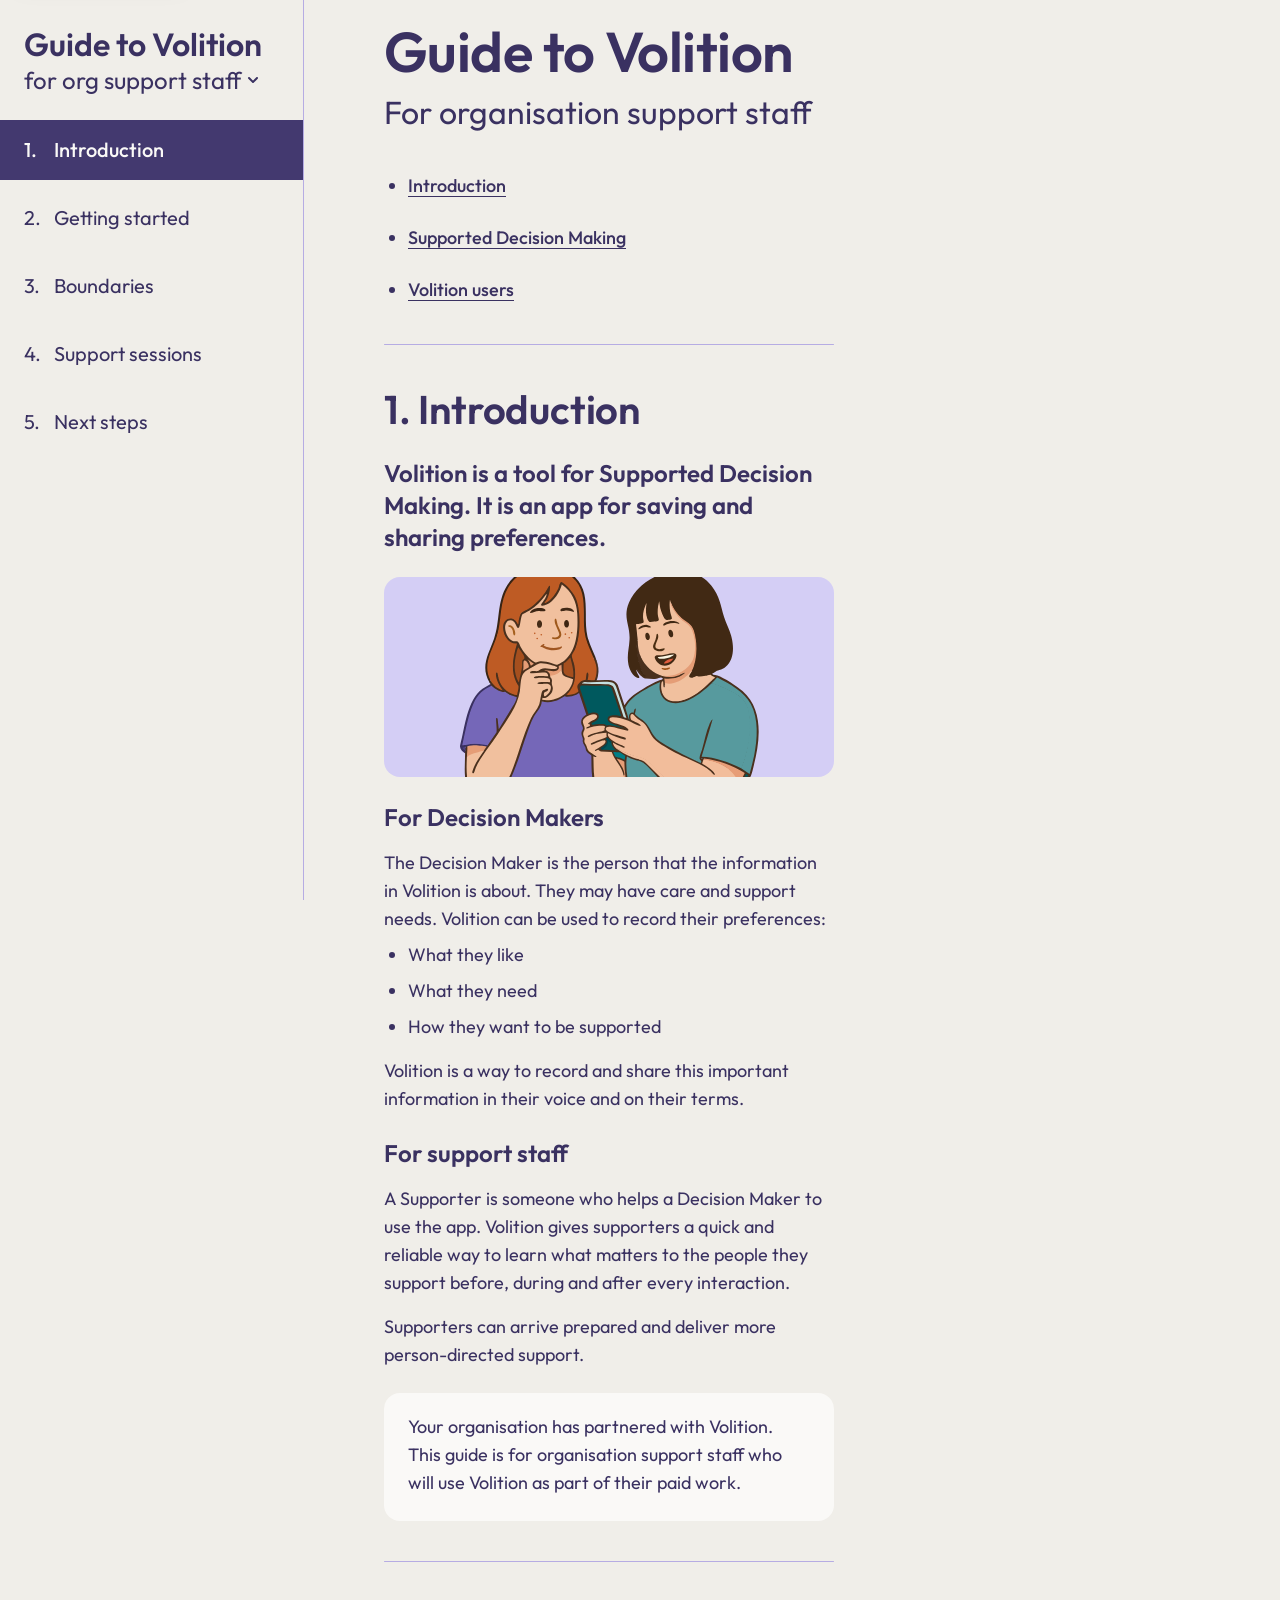
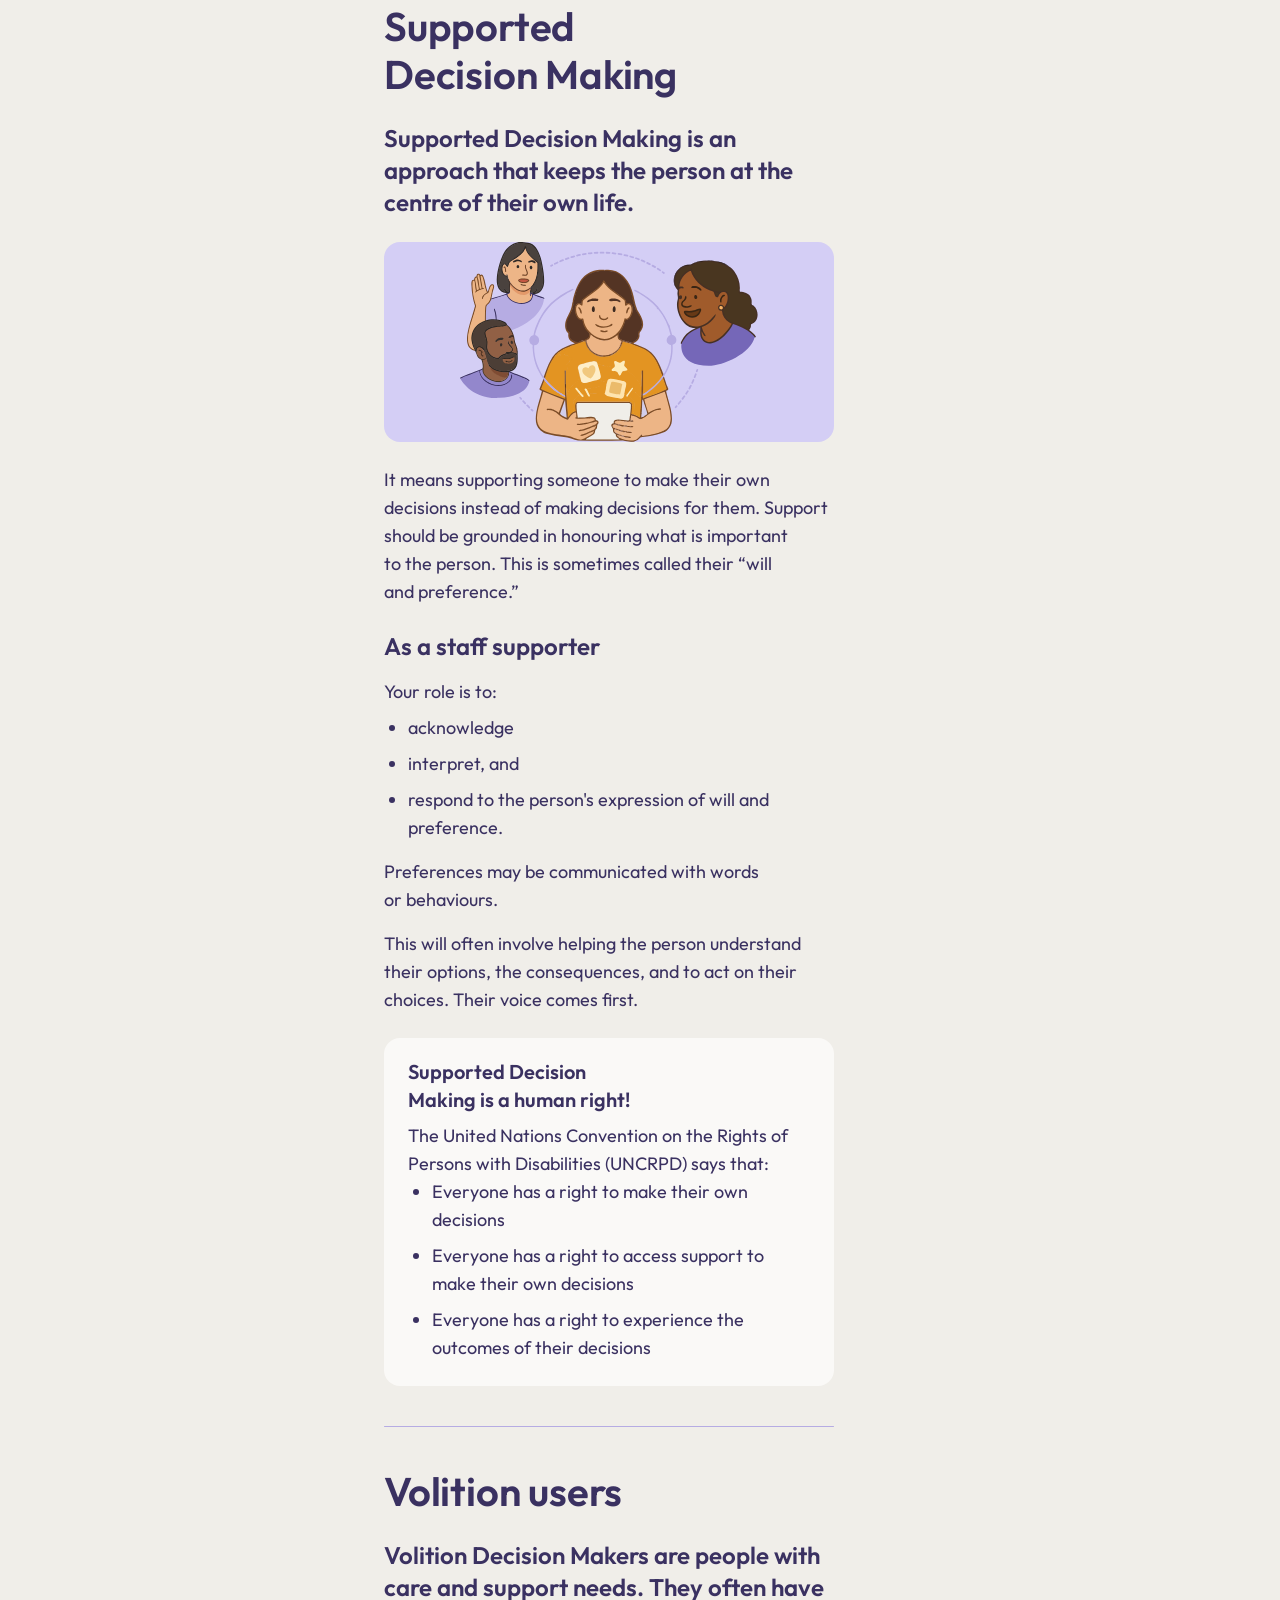
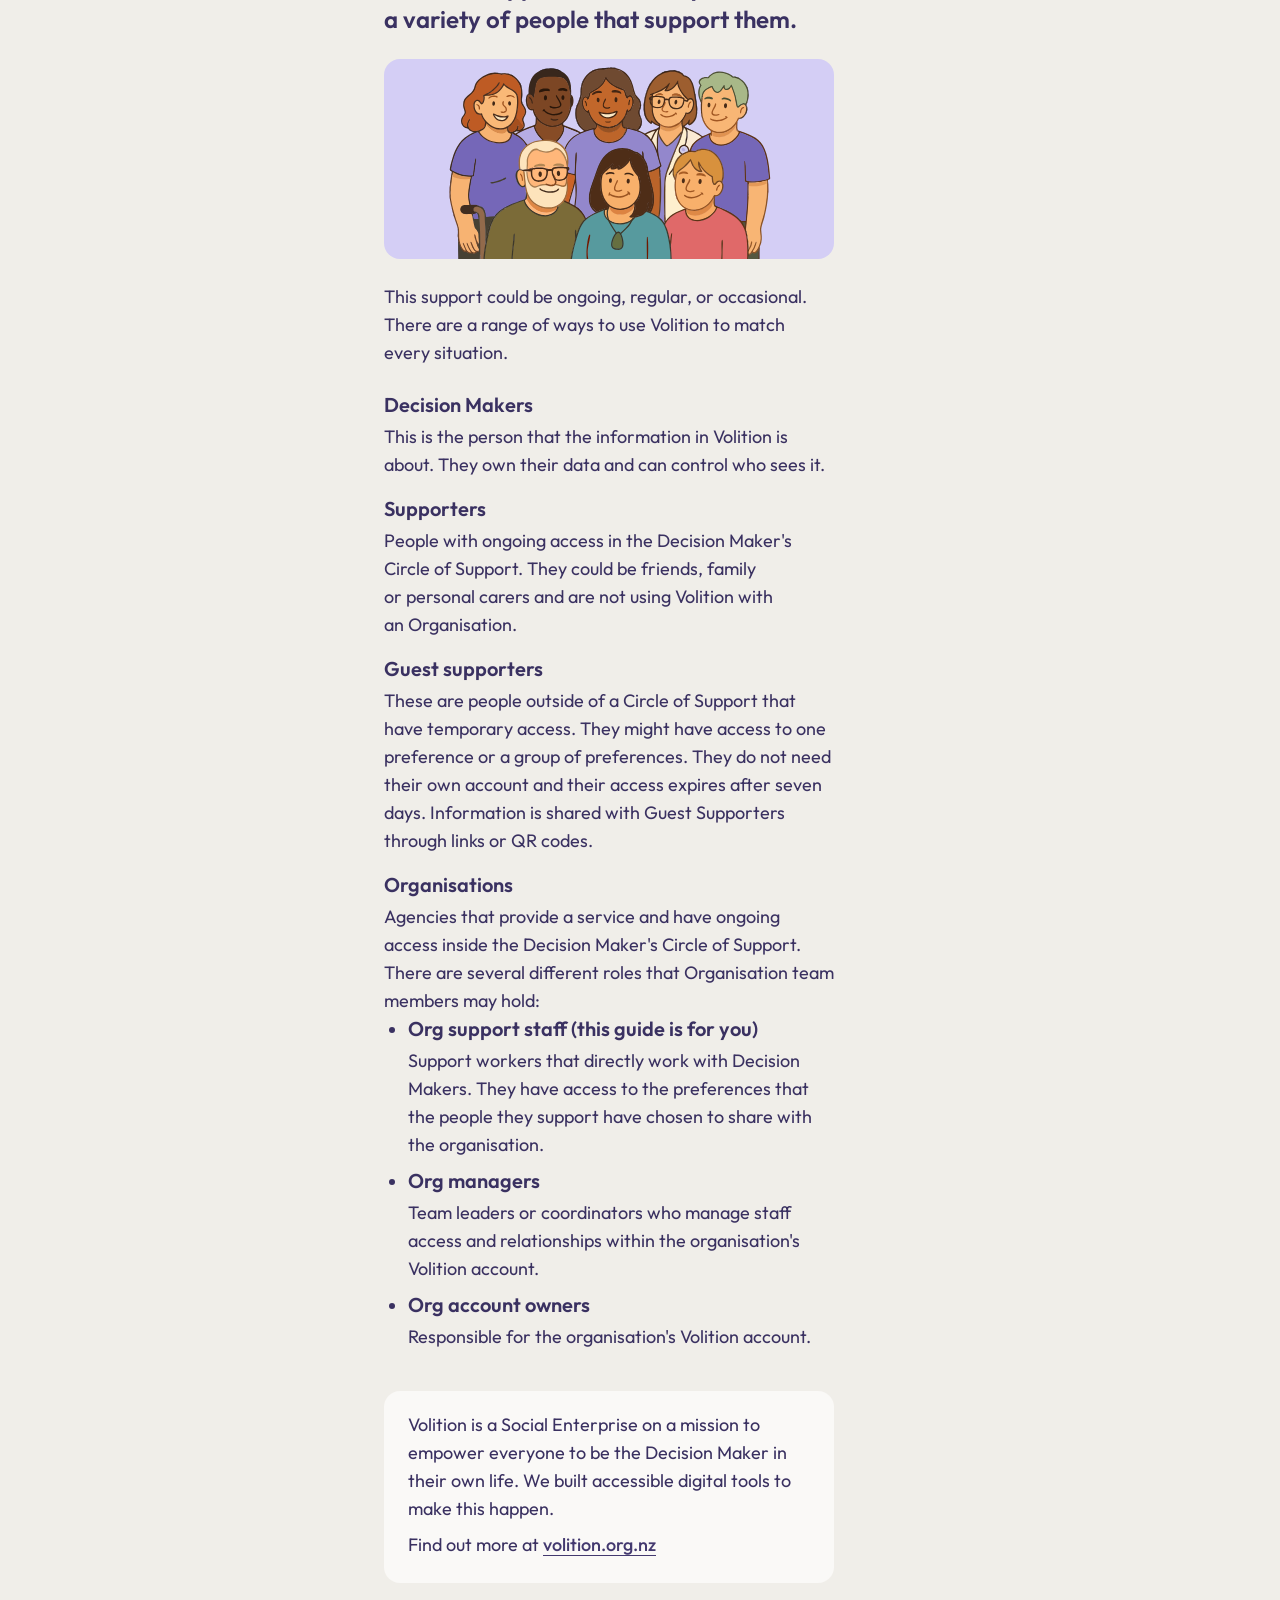
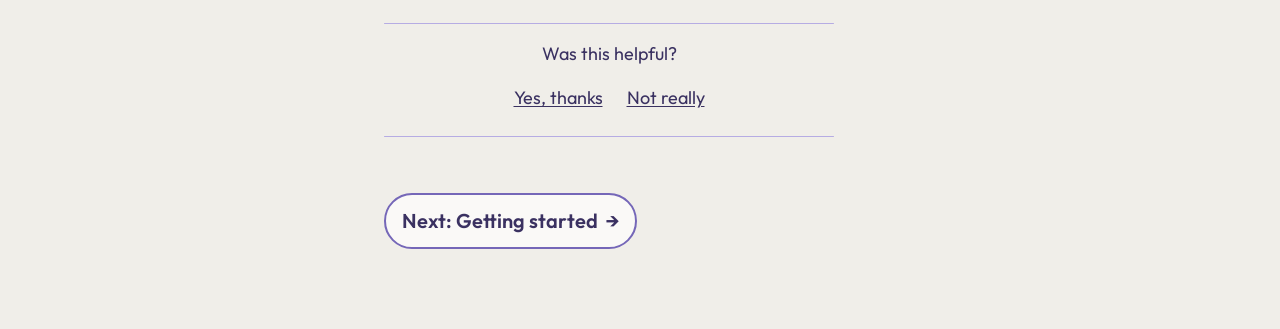
==== index.html @ c64502e6 "FAQ answers: remove divider line, darken text colour" ====
<!DOCTYPE html>
<html lang="en" data-theme="supporter">
<head>
  <meta charset="UTF-8">
  <meta name="viewport" content="width=device-width, initial-scale=1.0">
  <title>Volition — Organisation staff supporter guide</title>
  <link rel="icon" type="image/png" href="ui_kits/guide-assets/favicon.png">
  <meta name="description" content="A guide for Volition organisation support staff — getting started, understanding your role, boundaries, running support sessions, and what's coming next.">
  <link rel="stylesheet" href="volition-design-system/colors_and_type.css">
  <style>
    @font-face {
      font-family: 'Outfit';
      src: url('volition-design-system/fonts/Outfit-Regular.ttf') format('truetype');
      font-weight: 400;
      font-style: normal;
      font-display: swap;
    }
    @font-face {
      font-family: 'Outfit';
      src: url('volition-design-system/fonts/Outfit-Medium.ttf') format('truetype');
      font-weight: 500;
      font-style: normal;
      font-display: swap;
    }
    @font-face {
      font-family: 'Outfit';
      src: url('volition-design-system/fonts/Outfit-SemiBold.ttf') format('truetype');
      font-weight: 600;
      font-style: normal;
      font-display: swap;
    }

    /* ============================================================
       WCAG AA CONTRAST AUDIT — Supporter theme (data-theme="supporter")
       Checked: 2026-05-08. Hex values from colors_and_type.css.
       Pass threshold: 4.5:1 normal text, 3:1 large text (24px+ regular, 18.67px+ bold).

       PASS:
         #3A3161 (--text-dark / lavender-800) on #F0EEE9 (--sand-100):  10.11:1
         #43396F (--button-base / lavender-700) on #F0EEE9 (--sand-100): 8.82:1
         #4E4285 (--text-mid / lavender-600) on #F0EEE9 (--sand-100):    7.42:1
         #4E4285 (--text-mid) on #FAF9F7 (--panel-highlight):            8.17:1
         #FAF9F7 (--text-inverted) on #43396F (--button-base):           9.72:1  (sidebar active, step-num)
         #7567B8 (--text-light / lavender-500) on #FAF9F7 (panel-highlight): 4.55:1 (just passes)

       FIXED:
         .no-results changed from --text-light to --text-mid (7.42:1).

       FIXED — UI component borders (WCAG 1.4.11, non-text contrast, 3:1 required):
         Interactive element borders (.menu-toggle, .faq-item, .next-btn) changed to
         --button-mid (#7567B8 = lavender-500, 4.13:1 on sand-100). Passes 3:1. ✓

       DECORATIVE (exempt from 1.4.11 — visual separators, non-interactive containers):
         --divider-default (#B6ACE3, 1.81:1): sidebar border-right, contact-card, faq-answer,
         guide-selector dropdown & options.
         These are not the sole visual indicator of an interactive component.
       ============================================================ */

    /* ============================================================
       LAYOUT
       ============================================================ */
    *, *::before, *::after { box-sizing: border-box; }

    body {
      background: var(--sand-100);
      color: var(--text-dark);
      margin: 0;
      min-height: 100vh;
    }

    /* ---- Base element defaults ---- */
    /* These set the baseline so descendant selectors don't need to repeat them. */
    p {
      font-size: var(--fs-base);
      line-height: var(--lh-base);
      color: var(--text-dark);
      margin: 0;
    }

    /* Paragraph spacing — only applies between consecutive text elements,
       not to first/last children in flex containers where gap handles spacing */
    p + p { margin-top: var(--sp-base); }       /* 8px between paragraphs */
    h3 + p { margin-top: var(--sp-base); }       /* 8px body copy after heading */

    li {
      font-size: var(--fs-base);
      line-height: var(--lh-base);
      color: var(--text-dark);
      margin: 0;
    }

    li + li { margin-top: var(--sp-base); }      /* 8px between prose list items */

    ul, ol {
      margin: 0;
      padding: 0;
    }

    h3 {
      font-size: var(--fs-xl);
      line-height: var(--lh-xl);
      font-weight: var(--font-weight-semibold);
      color: var(--text-dark);
      margin: 0;
    }

    /* App shell */
    .app-shell {
      display: grid;
      grid-template-columns: 304px 1fr;
      min-height: 100vh;
    }

    /* ============================================================
       SIDEBAR NAV
       ============================================================ */
    .sidebar {
      background: var(--sand-100);
      border-right: 1px solid var(--divider-default);
      padding: 0 0 var(--space-8);
      position: sticky;
      top: 0;
      height: 100vh;
      overflow-y: auto;
      scrollbar-width: thin;
      scrollbar-color: var(--divider-default) transparent;
    }

    /* ============================================================
       MAIN CONTENT
       ============================================================ */
    .main-content {
      padding: 0;
      min-width: 0;
      max-width: 610px;
    }

    /* No-results message */
    .no-results {
      display: none;
      padding: var(--space-8) var(--space-5);
      text-align: center;
      color: var(--text-mid);
    }

    /* Guide section — flex column, 24px between sub-blocks */
    .guide-section {
      display: flex;
      flex-direction: column;
      gap: var(--space-5);  /* 24px */
      margin-bottom: 0;
      position: relative;
    }

    .guide-section__anchor {
      display: block;
      position: absolute;
      top: -80px;
      visibility: hidden;
    }


    /* Content blocks — 24px between sub-blocks */
    .content-block {
      display: flex;
      flex-direction: column;
      gap: var(--space-5);
    }

    /* Sub-sections — heading + related content with 8px gap */
    .sub-section {
      display: flex;
      flex-direction: column;
      gap: var(--space-2);
    }

    .sub-section--spaced {
      gap: 0;
    }
    .sub-section--spaced > * + * { margin-top: var(--space-5); }
    .sub-section--spaced > h3 + * { margin-top: var(--space-2); }

    /* Highlight panels — panel-highlight bg, 16px radius, no border */
    .card {
      background: var(--panel-highlight);
      border-radius: 16px;
      padding: 20px 24px 24px;
      margin: 0;
    }

    .card__title {
      font-size: var(--fs-body-lg);
      line-height: var(--lh-body-lg);
      font-weight: var(--font-weight-semibold);
      color: var(--text-dark);
      margin: 0 0 var(--space-2);
      padding: 0;
    }

    .card p + p { margin-top: var(--space-2); }

    /* Step list */
    .step-list {
      list-style: none;
      padding: 0;
      margin: 0;
      display: flex;
      flex-direction: column;
      gap: var(--space-7);
    }

    .step-list li {
      display: flex;
      flex-direction: column;
      gap: var(--space-2);
    }

    .step-header {
      display: flex;
      align-items: center;
      gap: var(--space-4);
    }

    .step-num {
      display: flex;
      align-items: center;
      justify-content: center;
      min-width: 40px;
      height: 40px;
      background: var(--button-base);
      color: var(--text-inverted);
      border-radius: var(--radius-pill);
      font-size: var(--fs-body-lg);
      line-height: 1;
      font-weight: var(--font-weight-semibold);
      flex-shrink: 0;
    }

    .step-title {
      font-size: var(--fs-xl);
      line-height: var(--lh-xl);
      font-weight: var(--font-weight-semibold);
      color: var(--text-dark);
      margin: 0;
      padding: 0;
    }

    /* Extra breathing room between step body text and any following image/callout */
    .sub-section .screen-shot,
    .sub-section .screen-pair,
    .sub-section .screen-trio { margin-top: var(--space-5); }

    .step-list li .screen-pair,
    .step-list li .screen-shot,
    .step-list li .screen-trio,
    .step-list li .info-callout-group { margin-top: var(--space-4); }
    .step-list li .screen-trio + .highlight-box { margin-top: var(--space-5); }

    .step-body {
      font-size: var(--fs-base);
      line-height: var(--lh-base);
      color: var(--text-dark);
      margin: 0;
    }

    /* Role list — plain flex column, no cards */
    .role-list {
      display: flex;
      flex-direction: column;
      gap: var(--space-4);
    }

    .role-entry__label {
      font-size: var(--fs-body-lg);
      line-height: var(--lh-body-lg);
      font-weight: var(--font-weight-semibold);
      color: var(--text-dark);
      margin: 0 0 var(--space-1);
      padding: 0;
    }

    .role-entry p {
      margin: 0;
    }

    .role-entry__link {
      background: none;
      border: none;
      padding: 0;
      cursor: pointer;
      font-family: inherit;
      font-size: var(--fs-base);
      line-height: var(--lh-base);
      color: var(--text-dark);
      text-decoration: none;
      display: inline-flex;
      align-items: center;
      gap: 4px;
    }
    .role-entry__link__text {
      text-decoration: underline;
      text-underline-offset: 2px;
    }
    .role-entry__link:hover { color: var(--button-base); }

    /* Page TOC (in-page anchor links) */
    .page-toc {
      list-style: disc;
      padding-left: var(--space-5);
      margin: 0;
      display: flex;
      flex-direction: column;
      gap: var(--space-4);
    }
    .page-toc a {
      color: var(--text-dark);
      text-decoration: underline;
      font-size: var(--fs-base);
      line-height: var(--lh-base);
    }

    /* Content divider — between major sections */
    .content-divider {
      border: none;
      border-top: 1px solid var(--divider-default);
      margin: 0;
    }

    /* Permission type item (icon + label + description) */
    .perm-type {
      display: flex;
      flex-direction: column;
      gap: var(--space-2);
    }
    .perm-type__header {
      display: flex;
      align-items: center;
      gap: var(--space-2);
    }
    .perm-type__label {
      font-size: var(--fs-body-lg);
      line-height: var(--lh-body-lg);
      font-weight: var(--font-weight-semibold);
      color: var(--text-dark);
      margin: 0;
    }

    /* Highlight box */
    .highlight-box {
      background: var(--panel-highlight);
      border-radius: 16px;
      padding: 20px 24px 24px;
      margin: 0;
    }

    .highlight-box h3 {
      font-size: var(--fs-body-lg);
      line-height: var(--lh-body-lg);
      font-weight: var(--font-weight-semibold);
      color: var(--text-dark);
      margin: 0 0 var(--space-2);
      padding: 0;
    }
    .highlight-box p + p { margin-top: var(--space-2); }
    .highlight-box ul { padding-left: var(--space-5); margin-top: var(--space-2); }

    /* Bullet list */
    .guide-list {
      padding-left: var(--space-5);
      margin: 0;
    }

    .guide-list li {
      margin-bottom: var(--space-2);
    }

    .guide-list li:last-child { margin-bottom: 0; }

    .guide-list--top-space { margin-top: var(--space-4); }

    /* Paragraph → list spacing (inside non-flex containers) */
    p + ul, p + ol { margin-top: var(--sp-base); }
    ul + p, ol + p { margin-top: var(--sp-base); }

    /* Info callout group (Getting started icons) */
    .info-callout-group {
      display: flex;
      flex-direction: column;
      gap: 20px;
      padding: 20px 24px 24px;
      background: var(--panel-highlight);
      border-radius: 16px;
    }

    .info-callout {
      display: flex;
      gap: var(--space-3);
      align-items: flex-start;
    }

    .info-callout__icon {
      flex-shrink: 0;
      width: 24px;
      height: var(--lh-base); /* 28px — matches text line-height so icon top-aligns with first line */
      display: flex;
      align-items: center;
      justify-content: center;
      color: var(--text-dark);
    }

    .info-callout__content {
      flex: 1;
      display: flex;
      flex-direction: column;
      gap: var(--space-3);
      min-width: 0;
    }
    .store-badges {
      display: flex;
      flex-wrap: wrap;
      gap: var(--space-2);
      margin-top: 0;
    }
    .store-badges img { display: block; }

    /* Contact cards */
    .contact-grid {
      display: grid;
      grid-template-columns: repeat(auto-fill, minmax(220px, 1fr));
      gap: var(--space-5);
      margin-bottom: var(--space-4);
    }

    .contact-card {
      background: var(--panel-highlight);
      border-radius: var(--radius-md);
      padding: 20px var(--space-5) var(--space-5);
    }

    .contact-card__heading {
      font-size: var(--fs-body-lg);
      line-height: var(--lh-body-lg);
      font-weight: var(--font-weight-semibold);
      color: var(--text-dark);
      margin-bottom: var(--space-2);
    }

    .contact-card p {
      font-size: var(--fs-base);
      line-height: var(--lh-base);
      color: var(--text-dark);
      margin: 0 0 var(--space-1);
    }

    .contact-card a {
      color: var(--button-base);
    }

    /* FAQ */
    .faq-list {
      display: flex;
      flex-direction: column;
      gap: var(--space-5);
      margin-bottom: 0;
    }

    .faq-item {
      background: var(--panel-highlight);
      border-radius: var(--radius-md);
      overflow: hidden;
    }

    .faq-question {
      display: flex;
      align-items: center;
      justify-content: space-between;
      gap: var(--space-3);
      padding: 20px var(--space-5) var(--space-5);
      font-size: var(--fs-base);
      line-height: var(--lh-base);
      font-weight: var(--font-weight-regular);
      color: var(--text-dark);
      cursor: pointer;
      list-style: none;
      min-height: var(--touch-min);
      user-select: none;
    }

    .faq-question::-webkit-details-marker { display: none; }

    .faq-question::after {
      content: '';
      display: block;
      width: 20px;
      height: 20px;
      min-width: 20px;
      background: url("data:image/svg+xml,%3Csvg xmlns='http://www.w3.org/2000/svg' width='20' height='20' fill='none' viewBox='0 0 20 20'%3E%3Cpath stroke='%233A3161' stroke-width='1.5' stroke-linecap='round' stroke-linejoin='round' d='m5 7.5 5 5 5-5'/%3E%3C/svg%3E") center/contain no-repeat;
      transition: transform var(--dur-fast) var(--ease-standard);
      flex-shrink: 0;
    }

    details[open] .faq-question::after {
      transform: rotate(180deg);
    }

    .faq-answer {
      padding: 0 var(--space-5) var(--space-5);
      font-size: var(--fs-base);
      color: var(--text-dark);
      line-height: var(--lh-base);
      padding-top: var(--space-3);
    }

    /* Search highlight */
    mark {
      background: var(--bg-200);
      color: var(--text-dark);
      border-radius: 2px;
      padding: 0 2px;
    }

    /* Mobile header (hidden on desktop) */
    .mobile-header {
      display: none;
      background: var(--sand-100);
      padding: var(--space-3) var(--space-5);
      align-items: center;
      justify-content: space-between;
      position: sticky;
      top: 0;
      z-index: 100;
      transition: box-shadow var(--dur-fast) var(--ease-standard);
    }
    .mobile-header--scrolled { box-shadow: 0 2px 8px rgba(0,0,0,0.08); }

    .mobile-header__brand { display: flex; align-items: center; text-decoration: none; color: var(--bg-800); }
    .mobile-header__logo { height: 24px; width: auto; }

    /* Menu toggle — used in mobile header */
    .menu-toggle {
      background: var(--sand-100);
      border: 1px solid var(--button-mid);
      border-radius: var(--radius-sm);
      color: var(--text-dark);
      padding: var(--space-2);
      cursor: pointer;
      min-width: 44px;
      min-height: 44px;
      display: flex;
      align-items: center;
      justify-content: center;
    }

    /* Guide selector */
    .guide-selector {
      position: relative;
    }

    .guide-selector__btn {
      padding: 24px;
      display: block;
      width: 100%;
      background: none;
      border: none;
      cursor: pointer;
      text-align: left;
      font-family: var(--font-family);
    }

    .guide-selector__title {
      font-size: var(--fs-xxl);
      line-height: var(--lh-xxl);
      font-weight: var(--font-weight-semibold);
      color: var(--text-dark);
      display: block;
    }

    .guide-selector__sub {
      font-size: var(--fs-xl);
      line-height: var(--lh-xl);
      font-weight: var(--font-weight-regular);
      color: var(--text-dark);
      display: flex;
      align-items: center;
      gap: 4px;
      margin-top: 0;
    }

    .guide-selector__chevron {
      flex-shrink: 0;
      color: var(--text-dark);
      transition: transform var(--dur-fast) var(--ease-standard);
    }

    .guide-selector__btn[aria-expanded="true"] .guide-selector__chevron {
      transform: rotate(180deg);
    }

    .guide-selector__dropdown {
      position: absolute;
      top: 100%;
      left: var(--space-4);
      right: var(--space-4);
      background: var(--panel-highlight);
      border: 1px solid var(--divider-default);
      border-radius: var(--radius-md);
      box-shadow: var(--elev-3);
      z-index: 300;
      overflow: hidden;
    }

    .guide-selector__dropdown[hidden] { display: none; }

    .guide-selector__option {
      display: block;
      padding: var(--space-3) var(--space-4);
      font-size: var(--fs-small);
      color: var(--text-mid);
      text-decoration: none;
      border-bottom: 1px solid var(--divider-default);
      transition: background var(--dur-fast) var(--ease-standard);
    }
    .guide-selector__option:last-child { border-bottom: none; }
    .guide-selector__option:hover { background: var(--sand-100); color: var(--text-dark); }
    .guide-selector__option--active { color: var(--button-base); font-weight: var(--font-weight-semibold); background: var(--sand-100); }

    /* Sidebar section list */
    .sidebar__sections {
      list-style: none;
      padding: 0;
      margin: 0;
      display: flex;
      flex-direction: column;
    }

    .sidebar__section-link {
      display: flex;
      align-items: center;
      gap: var(--space-2);
      height: 60px;
      padding: 0 24px;
      font-size: var(--fs-body-lg);
      line-height: var(--lh-body-lg);
      color: var(--text-dark);
      text-decoration: none;
      font-weight: var(--font-weight-regular);
      transition: background var(--dur-fast) var(--ease-standard), color var(--dur-fast) var(--ease-standard);
    }
    .sidebar__nav-num {
      flex-shrink: 0;
      width: 22px;
    }
    .sidebar__nav-label {
      flex: 1;
    }
    .sidebar__section-link:hover { background: var(--panel-highlight); color: var(--text-dark); }
    .sidebar__section-link.active {
      background: var(--button-base);
      color: var(--text-inverted);
      font-weight: var(--font-weight-medium);
    }
    .sidebar__section-link.active:hover { background: var(--bg-800); color: var(--text-inverted); opacity: 1; }

    /* Guide pages */
    .guide-page { display: none; }
    .guide-page.active { display: block; }

    /* Page body — flex column, 40px gap between major blocks */
    .page-body {
      display: flex;
      flex-direction: column;
      gap: var(--space-7);  /* 40px */
      padding: 24px 80px 80px;
    }

    /* Page content inherits Sand 100 from body */
    .main-content { background: transparent; }

    /* Page 2 large intro callout */
    .page-intro-callout { padding: 0; }
    .page-intro-callout__quote {
      font-size: var(--fs-xl);
      line-height: var(--lh-xl);
      font-weight: var(--font-weight-semibold);
      color: var(--text-dark);
      margin: 0 0 var(--space-3);
    }
    .page-intro-callout__body {
      font-size: var(--fs-base);
      line-height: var(--lh-base);
      color: var(--text-dark);
      margin: 0;
    }

    .page-divider {
      border: none;
      height: 1px;
      background: var(--divider-default);
      border-radius: var(--radius-pill);
      margin: 0;  /* page-body gap handles spacing */
    }

    .guide-title {
      font-size: 56px;
      line-height: 56px;
      font-weight: var(--font-weight-semibold);
      color: var(--text-dark);
      margin-bottom: var(--space-3);
    }

    .guide-subtitle {
      font-size: var(--fs-xxl);
      line-height: var(--lh-xxl);
      font-weight: var(--font-weight-regular);
      color: var(--text-dark);
      margin: 0;
    }

    /* Section heading within a guide-section */
    .page-section-heading {
      font-size: var(--fs-hero);
      line-height: var(--lh-hero);
      font-weight: var(--font-weight-semibold);
      color: var(--text-dark);
      margin: 0;
      padding: 0;
    }

    /* Intro lede — plain lead paragraph */
    .intro-lede,
    .sub-section .intro-lede,
    .content-block .intro-lede {
      font-size: var(--fs-xl);
      line-height: var(--lh-xl);
      font-weight: var(--font-weight-semibold);
      color: var(--text-dark);
      margin: 0;
      padding: 0;
    }

    /* Illustration frame — full width, fixed height, lavender fill */
    .illustration-frame {
      width: 100%;
      height: 200px;
      background: var(--bg-200);
      border-radius: var(--radius-lg);
      overflow: hidden;
      display: flex;
      align-items: center;
      justify-content: center;
    }
    .illustration-frame img {
      width: 100%;
      height: 100%;
      object-fit: contain;
    }
    /* App screenshots */
    .screen-shot {
      display: flex;
      justify-content: center;
      margin: 0;
    }
    .screen-shot img {
      max-width: 160px;
      height: auto;
      border-radius: 16px;
      box-shadow: var(--elev-3);
    }
    .screen-pair--wide { gap: 48px; }

    /* Two phones side by side */
    .screen-pair {
      display: flex;
      gap: var(--space-4);
      justify-content: center;
      margin: 0;
    }
    .screen-pair img {
      width: 160px;
      height: auto;
      border-radius: 24px;
      box-shadow: var(--elev-3);
      flex-shrink: 0;
    }

    /* Three phones side by side with labels */
    .screen-trio {
      display: flex;
      gap: 16px;
      justify-content: center;
      align-items: flex-start;
      margin: 0;
    }
    .screen-trio__item {
      display: flex;
      flex-direction: column;
      align-items: center;
      gap: var(--space-2);
      flex: 1;
      min-width: 0;
    }
    .screen-trio .screen-trio__label {
      font-size: 15px;
      line-height: 1.2;
      font-weight: var(--font-weight-semibold);
      color: var(--text-mid);
      text-align: center;
      margin: 0;
    }
    .screen-trio img {
      width: 100%;
      height: auto;
      border-radius: 16px;
      box-shadow: var(--elev-3);
    }

    /* Sub-section heading — "The basics", "Getting set up" etc. */
    .sub-section-heading {
      font-size: var(--fs-hero);
      line-height: var(--lh-hero);
      font-weight: var(--font-weight-semibold);
      color: var(--text-dark);
      margin: 0;
      padding: 0;
    }

    /* Icon — mask-based, inherits currentColor, references external SVG */
    .icon {
      display: block;
      width: 24px;
      height: 24px;
      background-color: currentColor;
      -webkit-mask-size: contain;
      -webkit-mask-repeat: no-repeat;
      -webkit-mask-position: center;
      mask-size: contain;
      mask-repeat: no-repeat;
      mask-position: center;
      flex-shrink: 0;
    }

    /* Page heading (pages 2–7) */
    .page-heading {
      font-size: 56px;
      line-height: 56px;
      font-weight: var(--font-weight-semibold);
      color: var(--text-dark);
      margin: 0;
      padding: 0;  /* page-body handles padding */
    }
    /* Page footer */
    .page-footer {
      padding: 0;
      margin: 0;  /* page-body gap handles spacing */
    }

    .page-footer__divider {
      border: none;
      height: 1px;
      background: var(--divider-default);
      border-radius: var(--radius-pill);
      margin: 0;
    }

    /* Was this helpful — centered, between two dividers */
    .was-helpful {
      padding: 16px 0;
      text-align: center;
    }

    .was-helpful__label {
      display: block;
      font-size: var(--fs-base);
      line-height: var(--lh-base);
      color: var(--text-dark);
      margin-bottom: var(--space-2);
    }

    .was-helpful__actions {
      display: flex;
      justify-content: center;
      gap: 24px;
    }

    .was-helpful__btn {
      background: none;
      border: none;
      padding: var(--space-2) 0;
      font-size: var(--fs-base);
      line-height: var(--lh-base);
      color: var(--text-dark);
      cursor: pointer;
      font-family: var(--font-family);
      text-decoration: underline;
      text-underline-offset: 2px;
      transition: color var(--dur-fast) var(--ease-standard);
    }
    .was-helpful__btn:hover { color: var(--button-base); }
    .was-helpful__btn.selected { color: var(--button-base); font-weight: var(--font-weight-semibold); }

    .was-helpful__extra {
      margin-top: var(--space-3);
      display: flex;
      flex-direction: column;
      align-items: flex-end;
      gap: var(--space-2);
    }
    .was-helpful__extra[hidden] { display: none; }
    .was-helpful__textarea {
      width: 100%;
      min-height: 80px;
      padding: var(--space-3) var(--space-4);
      border: 1px solid var(--button-mid);
      border-radius: var(--radius-md);
      font-family: var(--font-family);
      font-size: var(--fs-small);
      line-height: var(--lh-small);
      color: var(--text-dark);
      background: var(--panel-highlight);
      resize: vertical;
      box-sizing: border-box;
    }
    .was-helpful__textarea::placeholder { color: var(--text-light); }
    .was-helpful__textarea:focus {
      outline: 2px solid var(--focus);
      outline-offset: 2px;
      border-radius: var(--radius-md);
    }
    .was-helpful__send {
      background: var(--button-base);
      color: var(--text-inverted);
      border: none;
      border-radius: var(--radius-pill);
      padding: var(--space-2) var(--space-4);
      font-family: var(--font-family);
      font-size: var(--fs-small);
      font-weight: var(--font-weight-semibold);
      cursor: pointer;
      transition: opacity var(--dur-fast) var(--ease-standard);
    }
    .was-helpful__send:hover { opacity: 0.8; }

    /* Next button — outline pill, no fill */
    .next-btn {
      display: inline-flex;
      align-items: center;
      align-self: flex-start;
      gap: var(--space-2);
      padding: 12px 16px;
      background: var(--panel-highlight);
      color: var(--text-dark);
      border: 2px solid var(--button-mid);
      border-radius: var(--radius-pill);
      font-size: var(--fs-body-lg);
      line-height: var(--lh-body-lg);
      font-weight: var(--font-weight-semibold);
      font-family: var(--font-family);
      cursor: pointer;
      margin-top: 16px;
      transition: opacity var(--dur-fast) var(--ease-standard);
    }
    .next-btn:hover { opacity: 0.75; }

    /* Suppress focus ring on main — it receives programmatic focus for
       screen readers only, keyboard users never tab to it directly */
    .main-content:focus,
    .main-content:focus-visible { outline: none; box-shadow: none; }

    /* Sidebar focus rings — drawn inward so overflow-y: auto cannot clip them */
    .sidebar a:focus-visible,
    .sidebar button:focus-visible {
      outline: 2px solid var(--focus);
      outline-offset: -2px;
    }

    /* Main content focus rings — outset, safe here as there is no overflow:hidden */
    .main-content a:focus-visible {
      outline: 2px solid var(--focus);
      outline-offset: 2px;
      border-radius: 2px;
    }

    /* Global button focus (outside sidebar — sidebar handled above) */
    button:focus-visible {
      outline: 2px solid var(--focus);
      outline-offset: 2px;
      border-radius: var(--radius-xs);
    }

    /* ============================================================
       RESPONSIVE
       ============================================================ */
    @media (max-width: 768px) {
      .mobile-header { display: flex; }

      .app-shell { grid-template-columns: 1fr; }

      .sidebar {
        position: fixed; top: 0; left: 0; bottom: 0;
        width: min(320px, 85vw); z-index: 200;
        transform: translateX(-100%);
        transition: transform var(--dur-base) var(--ease-entrance);
        padding-top: var(--space-7); height: 100%;
      }
      .sidebar.open { transform: translateX(0); box-shadow: var(--elev-4); }

      .sidebar-overlay {
        display: none; position: fixed; inset: 0;
        background: rgba(0,35,43,0.4); z-index: 199;
      }
      .sidebar-overlay.visible { display: block; }

      /* 24px side margins on the content column */
      .main-content { max-width: 100%; padding-left: var(--space-5); padding-right: var(--space-5); box-sizing: border-box; }

      /* page-body keeps vertical rhythm; sides handled by main-content */
      .page-body { padding: var(--space-5) 0 var(--space-9); }

      .guide-title { font-size: var(--fs-hero); line-height: var(--lh-hero); }
      .page-heading { font-size: var(--fs-xxl); line-height: var(--lh-xxl); }

      /* Screen pair tightens gap on narrow screens */
      .screen-pair { gap: var(--space-2); }
      .screen-pair img { width: 140px; }

      /* Next button — full width, easier to tap */
      .next-btn {
        display: flex;
        width: 100%;
        justify-content: center;
        box-sizing: border-box;
      }

      /* Was-helpful — centre-align */
      .was-helpful { text-align: center; }
      .was-helpful__label { text-align: left; }

    }

    @media (max-width: 480px) {
      .contact-grid { grid-template-columns: 1fr; }
    }

    @media (prefers-reduced-motion: reduce) {
      *, *::before, *::after {
        transition-duration: 0ms !important;
        animation-duration: 0ms !important;
      }
    }

    /* ============================================================
       SKIP LINK
       ============================================================ */
    .skip-link {
      position: absolute;
      top: var(--space-3);
      left: var(--space-3);
      z-index: 9999;
      padding: var(--space-2) var(--space-4);
      background: var(--panel-highlight);
      color: var(--button-base);
      font-size: var(--fs-small);
      font-weight: var(--font-weight-semibold);
      border-radius: var(--radius-md);
      text-decoration: none;
      box-shadow: var(--elev-3);
      transform: translateY(calc(-100% - var(--space-6)));
      transition: transform var(--dur-fast) var(--ease-entrance);
    }

    .skip-link:focus {
      transform: translateY(0);
      outline: none;
      box-shadow: var(--focus-ring), var(--elev-3);
    }

    /* Visually hidden utility */
    .sr-only {
      position: absolute;
      width: 1px;
      height: 1px;
      padding: 0;
      margin: -1px;
      overflow: hidden;
      clip: rect(0,0,0,0);
      white-space: nowrap;
      border: 0;
    }
  </style>
</head>
<body>

  <!-- Skip link -->
  <a class="skip-link" href="#mainContent">Skip to main content</a>

  <!-- Mobile header (hidden on desktop) -->
  <header class="mobile-header" id="mobileHeader">
    <a href="#" class="mobile-header__brand" aria-label="Volition home">
      <svg class="mobile-header__logo" xmlns="http://www.w3.org/2000/svg" width="104.663" height="23" viewBox="0 0 104.663 23" fill="none" aria-hidden="true">
        <path d="M 78.603 5.842 C 73.614 5.842 69.928 9.807 69.928 14.448 C 69.928 19.09 73.592 22.967 78.603 22.967 C 83.615 22.967 87.278 19.068 87.278 14.448 C 87.278 9.829 83.592 5.842 78.603 5.842 Z M 78.603 19.937 C 75.446 19.937 73.142 17.5 73.142 14.476 C 73.142 11.451 75.62 8.872 78.603 8.872 C 81.587 8.872 84.064 11.396 84.064 14.476 C 84.064 17.555 81.738 19.937 78.603 19.937 Z" fill="currentColor" fill-rule="nonzero"/>
        <path d="M 38.851 0.434 L 38.851 22.599 L 41.993 22.599 L 41.993 0.434 L 38.851 0.434 Z" fill="currentColor" fill-rule="nonzero"/>
        <path d="M 16.832 0.901 L 10.138 15.919 L 3.558 0.901 L 0 0.901 L 9.514 22.599 L 10.752 22.599 L 20.389 0.901 L 16.832 0.901 Z" fill="currentColor" fill-rule="nonzero"/>
        <path d="M 27.221 5.875 C 22.232 5.875 18.546 9.84 18.546 14.482 C 18.546 19.123 22.209 23 27.221 23 C 32.233 23 35.896 19.101 35.896 14.482 C 35.896 9.862 32.21 5.875 27.221 5.875 Z M 27.221 19.97 C 24.063 19.97 21.76 17.534 21.76 14.509 C 21.76 11.484 24.237 8.905 27.221 8.905 C 30.204 8.905 32.682 11.429 32.682 14.509 C 32.682 17.589 30.356 19.97 27.221 19.97 Z" fill="currentColor" fill-rule="nonzero"/>
        <path d="M 58.32 6.289 L 58.32 0.634 L 55.168 0.634 L 55.168 6.289 L 52.421 6.289 L 52.421 9.147 L 55.168 9.147 L 55.168 22.599 L 58.32 22.599 L 58.32 9.147 L 61.066 9.147 L 61.066 6.289 L 58.32 6.289 Z" fill="currentColor" fill-rule="nonzero"/>
        <path d="M 102.911 7.817 C 101.762 6.502 100.145 5.875 98.308 5.875 C 96.297 5.875 94.556 6.629 93.069 8.048 L 93.069 6.271 L 89.909 6.271 L 89.909 22.599 L 93.069 22.599 L 93.069 15.651 C 93.069 13.269 93.249 11.949 94.297 10.623 C 95.249 9.407 96.461 8.785 97.931 8.785 C 99.294 8.785 100.128 9.22 100.658 9.974 C 101.221 10.771 101.503 12.015 101.503 13.764 L 101.503 22.599 L 104.663 22.599 L 104.663 13.506 C 104.663 11.03 104.049 9.115 102.911 7.812 L 102.911 7.817 Z" fill="currentColor" fill-rule="nonzero"/>
        <path d="M 46.422 22.599 L 49.564 22.599 L 49.564 6.276 L 46.422 6.276 L 46.422 22.599 Z" fill="currentColor" fill-rule="nonzero"/>
        <path d="M 50.247 2.189 C 50.247 0.964 49.204 0 47.979 0 C 46.754 0 45.739 0.937 45.739 2.189 C 45.739 3.442 46.726 4.406 47.979 4.406 C 49.232 4.406 50.247 3.398 50.247 2.189 Z" fill="currentColor" fill-rule="nonzero"/>
        <path d="M 67.74 2.189 C 67.74 0.964 66.705 0 65.489 0 C 64.274 0 63.266 0.937 63.266 2.189 C 63.266 3.442 64.246 4.406 65.489 4.406 C 66.733 4.406 67.74 3.398 67.74 2.189 Z" fill="currentColor" fill-rule="nonzero"/>
        <path d="M 67.091 6.276 L 63.915 6.276 L 63.915 22.599 L 67.091 22.599 L 67.091 6.276 Z" fill="currentColor" fill-rule="nonzero"/>
      </svg>
    </a>
    <button class="menu-toggle" id="menuToggle" aria-label="Open menu" aria-expanded="false" aria-controls="sidebar">
      <svg width="20" height="20" viewBox="0 0 24 24" fill="none" aria-hidden="true">
        <path d="M4 6h16M4 12h16M4 18h16" stroke="currentColor" stroke-width="2" stroke-linecap="round"/>
      </svg>
    </button>
  </header>

  <!-- Sidebar overlay (mobile) -->
  <div class="sidebar-overlay" id="sidebarOverlay" aria-hidden="true"></div>

  <!-- App shell -->
  <div class="app-shell">

    <!-- Sidebar navigation -->
    <nav class="sidebar" id="sidebar" aria-label="Guide navigation">

      <!-- Guide selector -->
      <div class="guide-selector">
        <button class="guide-selector__btn" id="guideSelectorBtn" aria-label="Guide to Volition for org support staff" aria-haspopup="menu" aria-expanded="false">
          <span class="guide-selector__title">Guide to Volition</span>
          <span class="guide-selector__sub">
            for org support staff
            <svg width="16" height="16" viewBox="0 0 24 24" fill="none" class="guide-selector__chevron" aria-hidden="true">
              <path d="M18 9L12.2827 14.8794C12.2455 14.9177 12.2015 14.9479 12.153 14.9686C12.1045 14.9894 12.0525 15 12 15C11.9475 15 11.8955 14.9894 11.847 14.9686C11.7985 14.9479 11.7545 14.9177 11.7173 14.8794L6 9" stroke="currentColor" stroke-width="3" stroke-linecap="round" stroke-linejoin="round"/>
            </svg>
          </span>
        </button>
        <ul class="guide-selector__dropdown" id="guideSelectorDropdown" role="menu" hidden>
          <li><a class="guide-selector__option guide-selector__option--active" href="#" role="menuitem" aria-current="true">For org support staff</a></li>
          <li><a class="guide-selector__option" href="#" role="menuitem">For Decision Makers</a></li>
          <li><a class="guide-selector__option" href="#" role="menuitem">For Supporters</a></li>
          <li><a class="guide-selector__option" href="#" role="menuitem">For Guest users</a></li>
          <li><a class="guide-selector__option" href="#" role="menuitem">For Managers</a></li>
        </ul>
      </div>

      <!-- 7 numbered sections with sub-items for intro -->
      <ol class="sidebar__sections">
        <li>
          <a class="sidebar__section-link active" href="#" data-page="intro"><span class="sidebar__nav-num">1.</span><span class="sidebar__nav-label">Introduction</span></a>
        </li>
        <li><a class="sidebar__section-link" href="#" data-page="getting-started"><span class="sidebar__nav-num">2.</span><span class="sidebar__nav-label">Getting started</span></a></li>
        <li><a class="sidebar__section-link" href="#" data-page="boundaries"><span class="sidebar__nav-num">3.</span><span class="sidebar__nav-label">Boundaries</span></a></li>
        <li><a class="sidebar__section-link" href="#" data-page="sessions"><span class="sidebar__nav-num">4.</span><span class="sidebar__nav-label">Support sessions</span></a></li>
        <li><a class="sidebar__section-link" href="#" data-page="next"><span class="sidebar__nav-num">5.</span><span class="sidebar__nav-label">Next steps</span></a></li>
      </ol>

    </nav>

    <!-- Main content -->
    <main class="main-content" id="mainContent" tabindex="-1">

      <!-- Screen reader page-transition announcer (visually hidden) -->
      <div id="pageAnnouncer" aria-live="polite" aria-atomic="true" class="sr-only"></div>

      <!-- No results message -->
      <div class="no-results" id="noResults" aria-live="polite">
        No results found. Try a different search term.
      </div>

      <!-- ====================================================
           PAGE 1: Introduction
           ==================================================== -->
      <div class="guide-page active" id="page-intro">
        <div class="page-body">

          <!-- Title block -->
          <div class="page-intro-header">
            <h1 class="guide-title">Guide to Volition</h1>
            <p class="guide-subtitle">For organisation support staff</p>
          </div>

          <ul class="page-toc">
            <li><a href="#welcome-detail">Introduction</a></li>
            <li><a href="#sdm">Supported Decision Making</a></li>
            <li><a href="#whos-who">Volition users</a></li>
          </ul>

          <hr class="page-divider">

          <!-- 1. Introduction -->
          <section class="guide-section" aria-labelledby="heading-intro">
            <span class="guide-section__anchor" aria-hidden="true" id="welcome-detail"></span>
            <h2 id="heading-intro" class="page-section-heading">1. Introduction</h2>
            <p class="intro-lede">Volition is a tool for Supported Decision Making. It is an app for saving and sharing preferences.</p>
            <div class="illustration-frame">
              <img src="ui_kits/guide-assets/illust_supporter_and_decisionmaker.svg" alt="Illustration of a supporter and a Decision Maker looking at Volition together">
            </div>
            <div class="content-block">
              <div class="sub-section">
                <h3>For Decision Makers</h3>
                <p>The Decision Maker is the person that the information in Volition is about. They may have care and support needs. Volition can be used to record their preferences:</p>
                  <ul class="guide-list">  
                    <li>What they like</li>
                    <li>What they need</li>
                    <li>How they want to be supported</li>
                  </ul>
                <p>Volition is a way to record and share this important information in their voice and on their terms.</p>
              </div>

              <div class="sub-section">
                <h3>For support staff</h3>
                <p>A Supporter is someone who helps a Decision Maker to use the app. Volition gives supporters a quick and reliable way to learn what matters to the people they support before, during and after every interaction.</p>
                <p>Supporters can arrive prepared and deliver more person-directed support.</p>
              </div>

              <div class="highlight-box">
                <p>Your organisation has partnered with Volition.<br>This guide is for organisation support staff who will use Volition as part of their paid work.</p>
              </div>
            </div>
          </section>

          <hr class="page-divider">

          <!-- Supported Decision Making -->
          <section class="guide-section" aria-labelledby="heading-sdm">
            <span class="guide-section__anchor" aria-hidden="true" id="sdm"></span>
            <h2 id="heading-sdm" class="page-section-heading">Supported Decision Making</h2>
            <div class="content-block">
              <p class="intro-lede">Supported Decision Making is an approach that keeps the person at the centre of their own life.</p>
              <div class="illustration-frame">
                <img src="ui_kits/guide-assets/illust_supported_decision_making.svg" alt="Illustration of Supported Decision Making — a person at the centre of their circle of support">
              </div>
              <div class="sub-section">
                <p>It means supporting someone to make their own decisions instead of making decisions for them. Support should be grounded in honouring what is important to the person. This is sometimes called their “will and preference.”</p>
              </div>

              <div class="sub-section">
                <h3>As a staff supporter</h3>
                <p>Your role is to:</p>
                  <ul class="guide-list">  
                    <li>acknowledge</li>
                    <li>interpret, and</li>
                    <li>respond to the person's expression of will and preference.</li>
                  </ul>
                <p>Preferences may be communicated with words or behaviours.</p>
                <p>This will often involve helping the person understand their options, the consequences, and to act on their choices. Their voice comes first.</p>
              </div>

              <div class="card card--highlight">
                <h3 class="card__title">Supported Decision Making is a human right!</h3>
                <p>The United Nations Convention on the Rights of Persons with Disabilities (UNCRPD) says that:</p>
                <ul class="guide-list">
                  <li>Everyone has a right to make their own decisions</li>
                  <li>Everyone has a right to access support to make their own decisions</li>
                  <li>Everyone has a right to experience the outcomes of their decisions</li>
                </ul>
              </div>
            </div>
          </section>

          <hr class="page-divider">

          <!-- Volition users -->
          <section class="guide-section" aria-labelledby="heading-whos-who">
            <span class="guide-section__anchor" aria-hidden="true" id="whos-who"></span>
            <h2 id="heading-whos-who" class="page-section-heading">Volition users</h2>
            <p class="intro-lede">Volition Decision Makers are people with care and support needs. They often have a variety of people that support them.</p>
            <div class="illustration-frame">
              <img src="ui_kits/guide-assets/illust_volition_users.svg" alt="Illustration showing the different types of Volition users in a person's circle of support">
            </div>
            <p>This support could be ongoing, regular, or occasional. There are a range of ways to use Volition to match every situation.</p>
            <div class="role-list">
              <div class="role-entry">
                <h3 class="role-entry__label">Decision Makers</h3>
                <p>This is the person that the information in Volition is about. They own their data and can control who sees it.</p>
              </div>
              <div class="role-entry">
                <h3 class="role-entry__label">Supporters</h3>
                <p>People with ongoing access in the Decision Maker's Circle of Support. They could be friends, family or personal carers and are not using Volition with an Organisation.</p>
              </div>
              <div class="role-entry">
                <h3 class="role-entry__label">Guest supporters</h3>
                <p>These are people outside of a Circle of Support that have temporary access. They might have access to one preference or a group of preferences. They do not need their own account and their access expires after seven days. Information is shared with Guest Supporters through links or QR codes.</p>
              </div>
              <div class="role-entry">
                <h3 class="role-entry__label">Organisations</h3>
                <p>Agencies that provide a service and have ongoing access inside the Decision Maker's Circle of Support. There are several different roles that Organisation team members may hold:</p>
                
                <ul class="guide-list">
                  
                  <li>
                    <h4 class="role-entry__label">Org support staff (this guide is for you)</h4>
                    <p>Support workers that directly work with Decision Makers. They have access to the preferences that the people they support have chosen to share with the organisation.</p>
                  </li>
                  
                  <li>
                    <h4 class="role-entry__label">Org managers</h4>
                    <p>Team leaders or coordinators who manage staff access and relationships within the organisation's Volition account.</p>
                  </li>
                  
                  <li>
                    <h4 class="role-entry__label">Org account owners</h4>
                    <p>Responsible for the organisation's Volition account.</p>
                  </li>

                </ul>
              </div>
            </div><!-- /role-list -->
          </section>

          <div class="highlight-box">
            <p>Volition is a Social Enterprise on a mission to empower everyone to be the Decision Maker in their own life. We built accessible digital tools to make this happen.</p>
            <p>Find out more at <a href="https://volition.org.nz" target="_blank" rel="noopener">volition.org.nz</a></p>
          </div>

          <!-- Footer -->
          <div class="page-footer">
            <hr class="page-footer__divider">
            <div class="was-helpful">
              <span class="was-helpful__label">Was this helpful?</span>
              <div class="was-helpful__actions">
                <button class="was-helpful__btn" type="button" aria-label="Yes, this page was helpful" data-helpful="yes">Yes, thanks</button>
                <button class="was-helpful__btn" type="button" aria-label="No, this page was not helpful" data-helpful="no">Not really</button>
              </div>
            </div>
            <hr class="page-footer__divider">
          </div>
          <button class="next-btn" type="button" data-next="getting-started">Next: Getting started <span aria-hidden="true">→</span></button>

        </div>
      </div><!-- /page-intro -->

      <!-- ====================================================
           PAGE 2: Getting started
           ==================================================== -->
      <div class="guide-page" id="page-getting-started">
        <div class="page-body">

        <h1 class="page-heading">Getting started</h1>

        <ul class="page-toc">
          <li><a href="#get-set-up">Get set up</a></li>
          <li><a href="#get-connected">Get connected</a></li>
        </ul>

        <hr class="content-divider">

        <!-- Getting started steps -->
        <section class="guide-section" aria-labelledby="get-set-up">
          <h2 id="get-set-up" class="sub-section-heading">Get set up</h2>

          <div class="content-block">
            <div class="page-intro-callout">
              <p class="page-intro-callout__quote">Your organisation will send you a staff invite from Volition.</p>
              <p class="page-intro-callout__body">It is important to join using this email invite. This is the only way to connect with your organisation.</p>
            </div>

            <ol class="step-list">
              <li>
                <div class="step-header">
                  <div class="step-num">1</div>
                  <p class="step-title">Accept your invitation</p>
                </div>
                <p class="step-body">Open the invitation email and click the link that says 'Yes, I want to connect.' This will take you to your Volition registration page.</p>
              </li>
              <li>
                <div class="step-header">
                  <div class="step-num">2</div>
                  <p class="step-title">Register your account</p>
                </div>
                <p class="step-body">Enter your name, work email and phone number, then agree to the terms of service and continue. Okay! You are in.</p>
                <div class="screen-pair screen-pair--wide">
                  <img src="ui_kits/guide-assets/registration.png" alt="Join Volition registration screen on iPhone" width="479" height="995">
                  <img src="ui_kits/guide-assets/registration_confirmation.png" alt="Registration confirmation — you are now connected with your organisation" width="479" height="995">
                </div>
                <div class="info-callout-group">
                  <div class="info-callout">
                    <div class="info-callout__icon" aria-hidden="true">
                      <span class="icon" style="-webkit-mask-image: url(volition-design-system/assets/icons/shield-with-keyhole.svg); mask-image: url(volition-design-system/assets/icons/shield-with-keyhole.svg);"></span>
                    </div>
                    <p>You do not need a password. Volition uses email login links and passkeys to stay secure.</p>
                  </div>
                  <div class="info-callout">
                    <div class="info-callout__icon" aria-hidden="true">
                      <span class="icon" style="-webkit-mask-image: url(volition-design-system/assets/icons/phone.svg); mask-image: url(volition-design-system/assets/icons/phone.svg);"></span>
                    </div>
                    <div class="info-callout__content">
                      <p>Use the Volition app, or go to <strong>volition.tools</strong> on any web browser, using your work email.</p>
                      <div class="store-badges">
                        <a href="https://apps.apple.com/nz/app/volition/id6753151778" target="_blank" rel="noopener">
                          <img src="ui_kits/guide-assets/badge-app-store.png" alt="Download on the App Store" width="135" height="45">
                        </a>
                        <a href="https://play.google.com/store/search?q=volition&c=apps" target="_blank" rel="noopener">
                          <img src="ui_kits/guide-assets/badge-google-play.png" alt="Get it on Google Play" width="135" height="45">
                        </a>
                      </div>
                    </div>
                  </div>
                  <div class="info-callout">
                    <div class="info-callout__icon" aria-hidden="true">
                      <span class="icon" style="-webkit-mask-image: url(volition-design-system/assets/icons/calendar-clock.svg); mask-image: url(volition-design-system/assets/icons/calendar-clock.svg);"></span>
                    </div>
                    <p>You will remain logged in on that device for a year, unless you log yourself out sooner.</p>
                  </div>
                </div>
              </li>
              <li>
                <div class="step-header">
                  <div class="step-num">3</div>
                  <p class="step-title">Review your circle of support</p>
                  <span class="icon" aria-hidden="true" style="-webkit-mask-image: url(volition-design-system/assets/icons/nav-circle-fill.svg); mask-image: url(volition-design-system/assets/icons/nav-circle-fill.svg);"></span>
                </div>
                <p class="step-body">When you enter the app you will land on the 'Circle' page. This is where you will see the Decision Maker(s) you have been assigned to support.</p>
                <p class="step-body">By default you can explore all of their general Volition preferences, their personal profile, and their contact details.</p>
                <div class="screen-trio">
                  <div class="screen-trio__item">
                    <p class="screen-trio__label">None</p>
                    <img src="ui_kits/guide-assets/circle_empty.png" alt="Circle of support with no one assigned yet" width="479" height="995">
                  </div>
                  <div class="screen-trio__item">
                    <p class="screen-trio__label">One</p>
                    <img src="ui_kits/guide-assets/circle_one_dm.png" alt="Support circle showing one Decision Maker, Jennifer Carington" width="479" height="995">
                  </div>
                  <div class="screen-trio__item">
                    <p class="screen-trio__label">Many</p>
                    <img src="ui_kits/guide-assets/circle_supporting3.png" alt="Circle of support showing multiple Decision Makers" width="479" height="995">
                  </div>
                </div>
                <div class="highlight-box">
                  <p>If your organisation's logo is showing in the top right of your Circle screen, that means you are properly set up.</p>
                  <p>If not, please contact your manager.</p>
                </div>
              </li>
              <li>
                <div class="step-header">
                  <div class="step-num">4</div>
                  <p class="step-title">Complete your profile</p>
                  <span class="icon" aria-hidden="true" style="-webkit-mask-image: url(volition-design-system/assets/icons/nav-menu-fill.svg); mask-image: url(volition-design-system/assets/icons/nav-menu-fill.svg);"></span>
                </div>
                <p class="step-body">The Decision Makers you support will see your details when you are added to their Circle of Support. A clear photo and full name can help to build trust. Select 'Edit' to add your details.</p>
                <div class="screen-pair screen-pair--wide">
                  <img src="ui_kits/guide-assets/menu.png" alt="Menu screen showing account options including Personal details" width="479" height="995">
                  <img src="ui_kits/guide-assets/Profile.png" alt="Personal details screen on iPhone" width="479" height="995">
                </div>
              </li>
              <li>
                <div class="step-header">
                  <div class="step-num">5</div>
                  <p class="step-title">Complete your check-in</p>
                  <span class="icon" aria-hidden="true" style="-webkit-mask-image: url(volition-design-system/assets/icons/nav-menu-fill.svg); mask-image: url(volition-design-system/assets/icons/nav-menu-fill.svg);"></span>
                </div>
                <p class="step-body">Since this is your first time using Volition, we want to ask you some questions to understand your current experience. Go to the Menu on the bottom right, and choose 'Supporter check-in' to answer 3 quick questions.</p>
                <p class="step-body">We will ask you these questions again later to see how your experience changes over time.</p>
                <div class="screen-shot">
                  <img src="ui_kits/guide-assets/statement.png" alt="Supporter check-in statement screen on iPhone" width="479" height="995">
                </div>
              </li>
            </ol>

          </div>
        </section>

        <hr class="content-divider">

        <!-- Get connected -->
        <section class="guide-section" aria-labelledby="heading-get-connected">
          <span class="guide-section__anchor" aria-hidden="true" id="get-connected"></span>
          <div class="content-block">
            <h2 class="sub-section-heading" id="heading-get-connected">Get connected</h2>
            <p class="page-intro-callout__quote">Before you can see someone's preferences in Volition, you need to be connected to their Circle of Support.</p>
            <div>
              <p>Your organisation will make connections for you. They can assign you to have "View Only" access. If you want more permissions, the organisation can ask the Decision Maker for this on your behalf.</p>
              <p><button type="button" class="role-entry__link" data-goto-page="boundaries"><span class="role-entry__link__text">Learn more about permissions</span><span class="icon" aria-hidden="true" style="-webkit-mask-image: url(volition-design-system/assets/icons/arrow-right.svg); mask-image: url(volition-design-system/assets/icons/arrow-right.svg);"></span></button></p>
              <p>Decision Makers can also invite you directly — they can share a link or QR code from their app. Once you click it or scan it, you are in their circle. They can choose what permission level they want you to have.</p>
              <p>If you connect with a Decision Maker that has not yet set up their account, they will not have preferences to view. You can support them to get started. See the Decision Maker Guide for steps on how to do this.</p>
            </div>
          </div>
        </section>

        <div class="highlight-box">
          <h3>Before visiting a person you support:</h3>
          <ul class="guide-list">
            <li>Check your permission level in their profile</li>
            <li>Start a Support Session before you arrive</li>
            <li>Review the preferences of the person</li>
            <li>Note things you want to explore or ask about</li>
          </ul>
        </div>

        <div class="page-footer">
          <hr class="page-footer__divider">
          <div class="was-helpful">
            <span class="was-helpful__label">Was this helpful?</span>
            <div class="was-helpful__actions">
              <button class="was-helpful__btn" type="button" aria-label="Yes, this page was helpful" data-helpful="yes">Yes, thanks</button>
              <button class="was-helpful__btn" type="button" aria-label="No, this page was not helpful" data-helpful="no">Not really</button>
            </div>
          </div>
          <hr class="page-footer__divider">
        </div>
        <button class="next-btn" type="button" data-next="boundaries">Next: Boundaries <span aria-hidden="true">→</span></button>

        </div>
      </div><!-- /page-getting-started -->

      <!-- ====================================================
           PAGE 3: Boundaries
           ==================================================== -->
      <div class="guide-page" id="page-boundaries">
        <div class="page-body">

        <h1 class="page-heading">Boundaries</h1>

        <ul class="page-toc">
          <li><a href="#your-responsibility">Your responsibility</a></li>
          <li><a href="#accountability">Accountability</a></li>
          <li><a href="#permissions">Permission</a></li>
          <li><a href="#accounts-on-behalf">Accounts on behalf</a></li>
        </ul>

        <hr class="content-divider">

        <!-- Your responsibility -->
        <section class="guide-section" aria-labelledby="heading-your-responsibility">
          <span class="guide-section__anchor" aria-hidden="true" id="your-responsibility"></span>
          <div class="content-block">
            <h2 class="sub-section-heading" id="heading-your-responsibility">Your responsibility</h2>
            <p class="page-intro-callout__quote">When you access someone's preferences, you are handling personal information. This comes with responsibilities.</p>
            <ul class="guide-list">
              <li>Only access information you need to do your job.</li>
              <li>Do not share someone's preferences outside of Volition without their permission.</li>
              <li>Do not copy or store preference information in personal devices or unapproved systems.</li>
              <li>If you notice information that seems incorrect, tell your manager — do not attempt to edit it without discussing it with the Decision Maker.</li>
            </ul>
            <div class="highlight-box">
              <p>If you have any concern about data security, contact your organisation's Account Owner, or Volition at <a href="mailto:info@volition.org.nz">info@volition.org.nz</a>.</p>
            </div>
            <p>Volition complies with the New Zealand Privacy Act 2020. Your organisation's agreement with Volition also sets out obligations for how data is handled.</p>
          </div>
        </section>

        <hr class="content-divider">

        <!-- Accountability -->
        <section class="guide-section" aria-labelledby="heading-accountability">
          <span class="guide-section__anchor" aria-hidden="true" id="accountability"></span>
          <div class="content-block">
            <h2 class="sub-section-heading" id="heading-accountability">Accountability</h2>
            <p class="page-intro-callout__quote">Every action taken in a Decision Maker's account is recorded. This includes who viewed, added or edited something, and when.</p>
            <div>
              <p>Recent activity is displayed at the bottom of each preference record, and a complete Activity section is available for each account in the app Menu.</p>
              <p>This transparency builds trust and gives Decision Makers visibility over how their information is being used. It also provides oversight for your organisation.</p>
              <p>If a Decision Maker has questions about any activity in their Volition, please be ready to explain.</p>
            </div>
            <div class="highlight-box">
              <p>If you would not want the person to know you accessed their information, ask yourself whether you should be accessing it.</p>
            </div>
          </div>
        </section>

        <hr class="content-divider">

        <!-- Permissions -->
        <section class="guide-section" aria-labelledby="heading-permissions">
          <span class="guide-section__anchor" aria-hidden="true" id="permissions"></span>
          <div class="content-block">
            <h2 class="sub-section-heading" id="heading-permissions">Permission</h2>
            <p class="page-intro-callout__quote">Decision Makers control what you can see and do in their Volition.</p>
            <div>
              <p>As a supporter in their Circle of Support, by default you can view a Decision Maker's general preferences.</p>
              <p>Ask your Manager if you need more access. They can request different permissions on your behalf.</p>
              <p>The Decision Maker can choose to approve or decline these requests. Do not ask a Decision Maker directly.</p>
            </div>

            <h3>What you see</h3>

            <div class="perm-type">
              <div class="perm-type__header">
                <span class="icon" aria-hidden="true" style="-webkit-mask-image: url(volition-design-system/assets/icons/visibility.svg); mask-image: url(volition-design-system/assets/icons/visibility.svg);"></span>
                <h4 class="perm-type__label">General</h4>
              </div>
              <p>By default you can view the Decision Maker's general preferences. You cannot see preferences they have marked as private.</p>
            </div>

            <div class="perm-type">
              <div class="perm-type__header">
                <span class="icon" aria-hidden="true" style="-webkit-mask-image: url(volition-design-system/assets/icons/library.svg); mask-image: url(volition-design-system/assets/icons/library.svg);"></span>
                <h4 class="perm-type__label">All records</h4>
              </div>
              <p>You can see all preferences, including private ones. The Decision Maker has specifically trusted you with this.</p>
            </div>

            <div class="highlight-box">
              <p>You cannot see someone's private preferences unless they specifically give you access.</p>
              <p>Respect this boundary — private means private.</p>
            </div>

            <h3>What you do</h3>

            <div class="perm-type">
              <div class="perm-type__header">
                <span class="icon" aria-hidden="true" style="-webkit-mask-image: url(volition-design-system/assets/icons/visibility.svg); mask-image: url(volition-design-system/assets/icons/visibility.svg);"></span>
                <h4 class="perm-type__label">Viewer</h4>
              </div>
              <p>By default, you can only view records.</p>
            </div>

            <div class="perm-type">
              <div class="perm-type__header">
                <span class="icon" aria-hidden="true" style="-webkit-mask-image: url(volition-design-system/assets/icons/note-add.svg); mask-image: url(volition-design-system/assets/icons/note-add.svg);"></span>
                <h4 class="perm-type__label">Contributor</h4>
              </div>
              <p>You can add notes and media to existing preferences.</p>
            </div>

            <div class="perm-type">
              <div class="perm-type__header">
                <span class="icon" aria-hidden="true" style="-webkit-mask-image: url(volition-design-system/assets/icons/edit.svg); mask-image: url(volition-design-system/assets/icons/edit.svg);"></span>
                <h4 class="perm-type__label">Editor</h4>
              </div>
              <p>You can create and edit preferences on behalf of the Decision Maker, with their agreement. The Decision Maker has specifically trusted you with this.</p>
            </div>

            <div class="highlight-box">
              <p>What you see, and what you do, are separate permissions, so different combinations are possible to help you provide the right support.</p>
              <p>For example, you could get:</p>
              <ul class="guide-list">
                <li>General editor access</li>
                <li>All records contributor access</li>
              </ul>
            </div>
          </div>
        </section>

        <hr class="content-divider">

        <!-- Accounts on behalf -->
        <section class="guide-section" aria-labelledby="heading-accounts-on-behalf">
          <span class="guide-section__anchor" aria-hidden="true" id="accounts-on-behalf"></span>
          <div class="content-block">
            <h2 class="sub-section-heading" id="heading-accounts-on-behalf">Accounts on behalf</h2>
            <div>
              <p>If a Decision Maker needs support to get started with Volition, a Manager or Account Owner can create a profile on their behalf.</p>
              <p>Creating a profile on behalf of a Decision Maker is a last resort. Before this happens the Manager or Account Owner should double check:</p>
              <ul class="guide-list guide-list--top-space">
                <li>If the Decision Maker already has a Volition profile</li>
                <li>If the Decision Maker can create their own profile, with support.</li>
              </ul>
              <p>If an organisation creates an account on behalf of a Decision Maker, the organisation assumes the role of Admin. This means the organisation can assign viewer, contributor or editor roles. The Decision Maker is not actively using the app and is therefore unable to approve suggestions themselves.</p>
            </div>
            <div class="highlight-box">
              <p>The organisation can invite the Decision Maker to take over their Profile at any point in the future.</p>
            </div>
          </div>
        </section>

        <div class="page-footer">
          <hr class="page-footer__divider">
          <div class="was-helpful">
            <span class="was-helpful__label">Was this helpful?</span>
            <div class="was-helpful__actions">
              <button class="was-helpful__btn" type="button" aria-label="Yes, this page was helpful" data-helpful="yes">Yes, thanks</button>
              <button class="was-helpful__btn" type="button" aria-label="No, this page was not helpful" data-helpful="no">Not really</button>
            </div>
          </div>
          <hr class="page-footer__divider">
        </div>
        <button class="next-btn" type="button" data-next="sessions">Next: Support sessions <span aria-hidden="true">→</span></button>

        </div>
      </div><!-- /page-boundaries -->

      <!-- ====================================================
           PAGE 4: Support sessions
           ==================================================== -->
      <div class="guide-page" id="page-sessions">
        <div class="page-body">

        <h1 class="page-heading">Support sessions</h1>

        <ul class="page-toc">
          <li><a href="#how-to-start">How to start a session</a></li>
          <li><a href="#before-during-after">Before, during and after</a></li>
          <li><a href="#what-you-can-do">What you can do</a></li>
        </ul>

        <hr class="content-divider">

        <!-- How to start a session -->
        <section class="guide-section" aria-labelledby="heading-how-to-start">
          <span class="guide-section__anchor" aria-hidden="true" id="how-to-start"></span>
          <div class="content-block">
            <h2 class="sub-section-heading" id="heading-how-to-start">How to start a session</h2>
            <p class="page-intro-callout__quote">Access a Decision Maker's preferences at any time, from your own Volition account.</p>
            <ol class="step-list">
              <li>
                <div class="step-header">
                  <div class="step-num">1</div>
                  <p class="step-title">Open your Volition</p>
                </div>
                <p class="step-body">If you are supporting multiple Decision Makers, choose the profile you want to access from the Circle page.</p>
                <p class="step-body">If you are supporting only one Decision Maker, their full profile is already open on the Circle page.</p>
              </li>
              <li>
                <div class="step-header">
                  <div class="step-num">2</div>
                  <p class="step-title">The Decision Maker's Volition</p>
                  <svg width="24" height="24" viewBox="0 0 24 24" fill="none" xmlns="http://www.w3.org/2000/svg" aria-hidden="true" style="flex-shrink:0;color:var(--text-dark)"><path d="M12 5.99994L12 16.9999" stroke="currentColor" stroke-width="2" stroke-linecap="round" stroke-linejoin="round"/><path d="M12 5.99996C10 3.26664 8.00003 2.99994 6.00004 2.99994H4.00006C3.00007 2.99994 2.00007 3.91104 2.00007 4.82215L1.00008 17C0.999981 18 2.00008 19 3.00007 19M12 21C11 21 10 19 6.00005 19M3.00007 19C4.00006 19 5.00005 19 6.00005 19M3.00007 19H6.00005" stroke="currentColor" stroke-width="2" stroke-linecap="round" stroke-linejoin="round"/><path d="M12 6C14 3.35294 16 3 18 3H20C21 3 22 4.11765 22 5L23 17C23 17.8824 22 19 21 19C20 19 19 19 18 19C14 19 13 21 12 21" stroke="currentColor" stroke-width="2" stroke-linecap="round" stroke-linejoin="round"/></svg>
                </div>
                <p class="step-body">Select the <strong>Decision Maker's Volition</strong> button to start a support session. A purple screen will confirm that you are connecting to the Decision Maker's Volition.</p>
                <div class="screen-trio">
                  <div class="screen-trio__item">
                    <img src="ui_kits/guide-assets/start_session1.png" alt="Decision Maker's supporter profile in Volition, showing the 'Jennifer's Volition' button to start a support session" width="479" height="1039">
                  </div>
                  <div class="screen-trio__item">
                    <img src="ui_kits/guide-assets/start_session2.png" alt="Connecting to Jennifer's Volition — purple confirmation screen" width="479" height="1039">
                  </div>
                  <div class="screen-trio__item">
                    <img src="ui_kits/guide-assets/start_session3.png" alt="Jennifer's Volition home screen in a support session" width="479" height="1039">
                  </div>
                </div>
              </li>
              <li>
                <div class="step-header">
                  <div class="step-num">3</div>
                  <p class="step-title">Library of preferences</p>
                </div>
                <p class="step-body">You are now looking at the library of preferences the Decision Maker has shared with you. Use the search to quickly find specific things, or explore by category and topic.</p>
                <div class="screen-trio">
                  <div class="screen-trio__item">
                    <img src="ui_kits/guide-assets/library1.png" alt="Preference library showing categories in a support session" width="479" height="995">
                  </div>
                  <div class="screen-trio__item">
                    <img src="ui_kits/guide-assets/library2.png" alt="Preference topic expanded in the library" width="479" height="995">
                  </div>
                  <div class="screen-trio__item">
                    <img src="ui_kits/guide-assets/library3.png" alt="Individual preference detail view" width="479" height="995">
                  </div>
                </div>
              </li>
              <li>
                <div class="step-header">
                  <div class="step-num">4</div>
                  <p class="step-title">Learn what is important</p>
                </div>
                <p class="step-body">Read their preferences and learn what is important to them. Consider how you can build this into the support you deliver. Look for updates and arrive prepared.</p>
                <p class="step-body">This is a simple approach to improving someone's experience of being supported. This approach gives them self-determination.</p>
                <div class="screen-trio">
                  <div class="screen-trio__item">
                    <img src="ui_kits/guide-assets/important1.png" alt="Preference detail showing what is important to the Decision Maker" width="479" height="995">
                  </div>
                  <div class="screen-trio__item">
                    <img src="ui_kits/guide-assets/important2.png" alt="Another preference detail in the support session library" width="479" height="995">
                  </div>
                  <div class="screen-trio__item">
                    <img src="ui_kits/guide-assets/important3.png" alt="Preference detail with notes and context" width="479" height="995">
                  </div>
                </div>
              </li>
              <li>
                <div class="step-header">
                  <div class="step-num">5</div>
                  <p class="step-title">Exit when done</p>
                </div>
                <p class="step-body">When you are finished, you can leave by selecting '<strong>Exit</strong>' in the top right hand corner. This brings you back to your own Volition.</p>
                <p class="step-body">If you are using Volition on a shared device, please ensure you go to the '<strong>Menu</strong>', and select '<strong>Log out</strong>'.</p>
              </li>
            </ol>
          </div>
        </section>

        <hr class="content-divider">

        <!-- Before, during and after -->
        <section class="guide-section" aria-labelledby="heading-before-during-after">
          <span class="guide-section__anchor" aria-hidden="true" id="before-during-after"></span>
          <div class="content-block">
            <h2 class="sub-section-heading" id="heading-before-during-after">Before, during and after</h2>

            <div class="sub-section">
              <h3 class="perm-type__label">Before each visit</h3>
              <p>Before each visit with a Decision Maker, open Volition and start a support session. Spend a few minutes becoming familiar with the preferences of the Decision Maker you are supporting.</p>
            </div>

            <div class="sub-section">
              <h3 class="perm-type__label">During or after a visit</h3>
              <p>You can check if they would like your support to add any more information into their preference library.</p>
              <p>If you have Contributor or Edit permissions, you will be able to do this on their behalf, or add your own insights in notes, adding photos, videos, audio or files.</p>
            </div>
          </div>
        </section>

        <hr class="content-divider">

        <!-- What you can do -->
        <section class="guide-section" aria-labelledby="heading-what-you-can-do">
          <span class="guide-section__anchor" aria-hidden="true" id="what-you-can-do"></span>
          <div class="content-block">
            <h2 class="sub-section-heading" id="heading-what-you-can-do">What you can do</h2>

            <div class="sub-section sub-section--spaced">
              <h3>Viewers</h3>
              <div>
                <p>You can use the search to find specific things, or browse the categories and topics to see what information has been saved.</p>
                <p>Each category and topic shows a label to show how many preferences are available for you to view inside.</p>
                <p>Tap in to any preference to read the full details.</p>
                <p>Preferences may also have photos, notes, voice recordings, or videos attached. These can give you a richer understanding of what the person is communicating.</p>
                <p>Over time, the preference library becomes an invaluable source of information and evidence to inform service planning, delivery and evaluation.</p>
              </div>
              <div class="screen-shot">
                <img src="ui_kits/guide-assets/viewers.png" alt="Preference library screen showing topics and categories" width="479" height="1039">
              </div>
            </div>

            <div class="sub-section sub-section--spaced">
              <h3>Contributors</h3>
              <div>
                <p>As a Contributor you can add your own insights and observations to the Decision Maker's Volition.</p>
                <p>When viewing the preference you want to contribute to, select '<strong>Options</strong>' and then:</p>
              </div>
              <ul class="guide-list">
                <li><strong>Add a note</strong></li>
                <li><strong>Find a photo</strong> (using stock photos from Unsplash)</li>
                <li><strong>Use camera</strong> (if on mobile) to take photos or video</li>
                <li><strong>Upload files</strong>, like photos, video, or audio</li>
              </ul>
              <div class="screen-pair screen-pair--wide">
                <img src="ui_kits/guide-assets/contributors1.png" alt="Preference detail screen in a support session" width="479" height="1039">
                <img src="ui_kits/guide-assets/contributors2.png" alt="Options dialog showing Add a note, Find a photo, Use camera and Upload files" width="479" height="995">
              </div>
            </div>

            <div class="sub-section sub-section--spaced">
              <h3>Editors</h3>
              <p>As an Editor you can do what Contributor can, plus you can also create and edit preference records on behalf of a Decision Maker.</p>
              <div class="highlight-box">
                <p>Please respect a Decision Maker's choices and only make changes when necessary, and with their consent.</p>
              </div>
              <p>If a Decision Maker wants to create a new preference, open a support session and tap '<strong>Add something</strong>'.</p>
              <div class="screen-trio">
                <div class="screen-trio__item">
                  <img src="ui_kits/guide-assets/editors1.png" alt="Preference library showing the 'Add something' button to start creating a new preference" width="479" height="1039">
                </div>
                <div class="screen-trio__item">
                  <img src="ui_kits/guide-assets/editors2.png" alt="Step 1 — Describe your preference, with fields for a title, feeling, and details" width="479" height="1039">
                </div>
                <div class="screen-trio__item">
                  <img src="ui_kits/guide-assets/editors3.png" alt="Add to library — choosing topics to categorise the new preference" width="479" height="1039">
                </div>
              </div>
              <p>Work through the steps together. Let them lead — your role is to help. Their preferences are their voice. If a Decision Maker wants to add, update or simply change details in a preference, you are able edit it. Select the preference and select the '<strong>Options</strong>' button, then select '<strong>Edit</strong>'.</p>
              <div class="screen-pair screen-pair--wide">
                <img src="ui_kits/guide-assets/editors4.png" alt="Preference detail screen showing a completed preference with the Options button" width="479" height="1039">
                <img src="ui_kits/guide-assets/editors5.png" alt="Preference options dialog showing Edit, Add a note, Find a photo, Use camera, and Upload files" width="479" height="1039">
              </div>
              <p>Always discuss this with the Decision Maker first. Make the change together with them — do not edit without their direction. Tap '<strong>Save</strong>' when done.</p>
            </div>
          </div>
        </section>

        <div class="page-footer">
          <hr class="page-footer__divider">
          <div class="was-helpful">
            <span class="was-helpful__label">Was this helpful?</span>
            <div class="was-helpful__actions">
              <button class="was-helpful__btn" type="button" aria-label="Yes, this page was helpful" data-helpful="yes">Yes, thanks</button>
              <button class="was-helpful__btn" type="button" aria-label="No, this page was not helpful" data-helpful="no">Not really</button>
            </div>
          </div>
          <hr class="page-footer__divider">
        </div>
        <button class="next-btn" type="button" data-next="next">Next: Next steps and FAQ <span aria-hidden="true">→</span></button>

        </div>
      </div><!-- /page-sessions -->

      <!-- ====================================================
           PAGE 5: Next steps
           ==================================================== -->
      <div class="guide-page" id="page-next">
        <div class="page-body">

        <h1 class="page-heading">Next steps and FAQ</h1>

        <ul class="page-toc">
          <li><a href="#coming-soon">Features coming soon</a></li>
          <li><a href="#support-feedback">Support and feedback</a></li>
          <li><a href="#faqs">Frequently asked questions</a></li>
        </ul>

        <hr class="content-divider">

        <!-- Coming soon -->
        <section class="guide-section" aria-labelledby="heading-coming-soon">
          <span class="guide-section__anchor" aria-hidden="true" id="coming-soon"></span>
          <h2 class="sub-section-heading" id="heading-coming-soon">Features coming soon</h2>

          <div class="content-block">
            <p>Volition is growing. You will be notified when new features are released, and your feedback helps shape what comes next.</p>

            <div class="perm-type">
              <div class="perm-type__header">
                <span class="icon" aria-hidden="true" style="-webkit-mask-image: url(volition-design-system/assets/icons/decision.svg); mask-image: url(volition-design-system/assets/icons/decision.svg);"></span>
                <h3 class="perm-type__label">Preference prompts</h3>
              </div>
              <p>Suggested questions to help Decision Makers build their library.</p>
            </div>

            <div class="perm-type">
              <div class="perm-type__header">
                <span class="icon" aria-hidden="true" style="-webkit-mask-image: url(volition-design-system/assets/icons/trophy.svg); mask-image: url(volition-design-system/assets/icons/trophy.svg);"></span>
                <h3 class="perm-type__label">Goals module</h3>
              </div>
              <p>View and track a Decision Maker's goals.</p>
            </div>

            <div class="perm-type">
              <div class="perm-type__header">
                <span class="icon" aria-hidden="true" style="-webkit-mask-image: url(volition-design-system/assets/icons/volunteer-activism.svg); mask-image: url(volition-design-system/assets/icons/volunteer-activism.svg);"></span>
                <h3 class="perm-type__label">My Health Passport</h3>
              </div>
              <p>A portable health summary to share with any health professional.</p>
            </div>

            <div class="perm-type">
              <div class="perm-type__header">
                <span class="icon" aria-hidden="true" style="-webkit-mask-image: url(volition-design-system/assets/icons/shield-with-heart.svg); mask-image: url(volition-design-system/assets/icons/shield-with-heart.svg);"></span>
                <h3 class="perm-type__label">My Advanced Care Plan</h3>
              </div>
              <p>A tool for recording wishes about future health and end of life care.</p>
            </div>

            <div class="perm-type">
              <div class="perm-type__header">
                <span class="icon" aria-hidden="true" style="-webkit-mask-image: url(volition-design-system/assets/icons/record-voice-over.svg); mask-image: url(volition-design-system/assets/icons/record-voice-over.svg);"></span>
                <h3 class="perm-type__label">Speech to text and text to speech</h3>
              </div>
              <p>To make the app more accessible.</p>
            </div>
          </div>
        </section>

        <hr class="content-divider">

        <!-- Support and feedback -->
        <section class="guide-section" aria-labelledby="heading-support-feedback">
          <span class="guide-section__anchor" aria-hidden="true" id="support-feedback"></span>
          <h2 class="sub-section-heading" id="heading-support-feedback">Support and feedback</h2>

          <div class="content-block">
            <div class="sub-section">
              <h3>Give us your feedback</h3>
              <p>Your experience using Volition in a real support context is invaluable. If something is not working, is confusing, or could be better — we want to know.</p>
              <p>Send feedback to <a href="mailto:info@volition.org.nz">info@volition.org.nz</a> or submit it through the menu in Volition.</p>
            </div>

            <div class="sub-section">
              <h3>How to get support</h3>
              <div class="contact-grid">
              <div class="contact-card">
                <h4 class="contact-card__heading">Technical issues or app questions</h4>
                <p>Email: <a href="mailto:info@volition.org.nz">info@volition.org.nz</a></p>
                <p>Website: <a href="https://volition.org.nz" target="_blank" rel="noopener">volition.org.nz</a></p>
              </div>
              <div class="contact-card">
                <h4 class="contact-card__heading">Organisation setup or access</h4>
                <p>Contact your organisation's Volition Account Owner or Manager.</p>
              </div>
              <div class="contact-card">
                <h4 class="contact-card__heading">Supported Decision Making</h4>
                <p>Talk to your team leader, or visit <a href="https://supportmydecisions.nz" target="_blank" rel="noopener">supportmydecisions.nz</a> for general information and resources.</p>
              </div>
            </div><!-- /contact-grid -->
            </div><!-- /sub-section -->
          </div>
        </section>

        <hr class="content-divider">

        <!-- FAQs -->
        <section class="guide-section" aria-labelledby="heading-faqs">
          <span class="guide-section__anchor" aria-hidden="true" id="faqs"></span>
          <h2 class="sub-section-heading" id="heading-faqs">Frequently asked questions</h2>

          <div class="faq-list">
            <details class="faq-item">
              <summary class="faq-question">How do I log in?</summary>
              <div class="faq-answer">Download the Volition app or go to <a href="https://volition.tools" target="_blank" rel="noopener">volition.tools</a>. Log in with your work email address. There is no password.</div>
            </details>

            <details class="faq-item">
              <summary class="faq-question">What if I can't see someone's preferences?</summary>
              <div class="faq-answer">This is probably because you haven't been connected to their Circle of Support yet, or their preferences are marked private. Check with your Manager.</div>
            </details>

            <details class="faq-item">
              <summary class="faq-question">Can I edit a Decision Maker's preferences?</summary>
              <div class="faq-answer">Only if you have Contributor or Editor access and the Decision Maker wants you to. Always work with the person, not for them.</div>
            </details>

            <details class="faq-item">
              <summary class="faq-question">A Decision Maker does not want to use Volition. What should I do?</summary>
              <div class="faq-answer">Respect their choice. Let your Manager know. You can still support the person well using your usual methods.</div>
            </details>

            <details class="faq-item">
              <summary class="faq-question">Are my actions in Volition visible to the Decision Maker?</summary>
              <div class="faq-answer">Yes. The Activity sections show them when you view or interact with their preferences. Act accordingly.</div>
            </details>

            <details class="faq-item">
              <summary class="faq-question">What happens when a Decision Maker leaves our organisation?</summary>
              <div class="faq-answer">Their preferences remain in their Volition account — their data belongs to them. Your organisation's access will be removed. Contact your Account Owner.</div>
            </details>
          </div>
        </section>

        <div class="page-footer">
          <hr class="page-footer__divider">
          <div class="was-helpful">
            <span class="was-helpful__label">Was this helpful?</span>
            <div class="was-helpful__actions">
              <button class="was-helpful__btn" type="button" aria-label="Yes, this page was helpful" data-helpful="yes">Yes, thanks</button>
              <button class="was-helpful__btn" type="button" aria-label="No, this page was not helpful" data-helpful="no">Not really</button>
            </div>
          </div>
          <hr class="page-footer__divider">
        </div>

        </div>
      </div><!-- /page-next -->

    </main>
  </div><!-- /app-shell -->


  <script>
    // ============================================================
    // PAGE NAVIGATION
    // ============================================================
    const pages = document.querySelectorAll('.guide-page');
    const sectionLinks = document.querySelectorAll('.sidebar__section-link');

    // Page titles for document.title updates
    const pageTitles = {
      'intro':            '1. Introduction',
      'getting-started':  '2. Getting started',
      'boundaries':       '3. Boundaries',
      'sessions':         '4. Support sessions',
      'next':             '5. Next steps'
    };

    function showPage(pageId) {
      // Hide all pages
      pages.forEach(p => {
        p.classList.remove('active');
        p.hidden = true; // belt and braces
      });
      // Show target
      const target = document.getElementById('page-' + pageId);
      if (target) {
        target.classList.add('active');
        target.hidden = false;
      }
      // Update sidebar
      sectionLinks.forEach(l => {
        const isActive = l.dataset.page === pageId;
        l.classList.toggle('active', isActive);
        if (isActive) l.setAttribute('aria-current', 'page');
        else l.removeAttribute('aria-current');
      });
      // Update document title
      const pageLabel = pageTitles[pageId] || pageId;
      document.title = pageLabel + ' — Volition guide for org support staff';
      // Update hash
      history.pushState(null, '', '#' + pageId);
      // Announce page change to screen readers via aria-live region
      const announcer = document.getElementById('pageAnnouncer');
      if (announcer) {
        announcer.textContent = '';                                    // reset so repeat nav re-fires
        requestAnimationFrame(() => { announcer.textContent = pageLabel; });
      }
      // Scroll to top of content and move focus for keyboard/screen reader users
      const mainContent = document.getElementById('mainContent');
      mainContent.scrollTo({ top: 0 });
      window.scrollTo({ top: 0 });
      mainContent.focus({ preventScroll: true });
      // Close sidebar on mobile
      if (window.innerWidth <= 768) closeSidebar();
    }

    // Initialise from hash — only act on known page IDs; ignore in-page anchors
    function initFromHash() {
      const hash = location.hash.replace('#', '');
      const valid = Array.from(sectionLinks).map(l => l.dataset.page);
      if (hash && valid.includes(hash)) {
        showPage(hash);
      }
    }

    // Sidebar section links
    sectionLinks.forEach(link => {
      link.addEventListener('click', e => {
        e.preventDefault();
        showPage(link.dataset.page);
      });
    });

    // Next-section buttons
    document.querySelectorAll('.next-btn').forEach(btn => {
      btn.addEventListener('click', () => showPage(btn.dataset.next));
    });

    // In-content page links (data-goto-page)
    document.querySelectorAll('[data-goto-page]').forEach(btn => {
      btn.addEventListener('click', () => showPage(btn.dataset.gotoPage));
    });

    // Was-helpful — mailto feedback
    document.querySelectorAll('.was-helpful').forEach(widget => {
      const extra = document.createElement('div');
      extra.className = 'was-helpful__extra';
      extra.hidden = true;
      extra.innerHTML = '<textarea class="was-helpful__textarea" placeholder="Any additional thoughts? (optional)" aria-label="Additional feedback"></textarea>' +
        '<button type="button" class="was-helpful__send">Send feedback</button>';
      widget.appendChild(extra);

      const yesBtn = widget.querySelector('[data-helpful="yes"]');
      const noBtn  = widget.querySelector('[data-helpful="no"]');
      const textarea = extra.querySelector('.was-helpful__textarea');
      const sendBtn  = extra.querySelector('.was-helpful__send');

      function getPageLabel() {
        const hash = location.hash.replace('#', '');
        return pageTitles[hash] || document.title;
      }
      function markSelected(btn) {
        widget.querySelectorAll('.was-helpful__btn').forEach(b => b.classList.remove('selected'));
        btn.classList.add('selected');
      }

      yesBtn.addEventListener('click', () => {
        markSelected(yesBtn);
        extra.hidden = true;
        const body = encodeURIComponent('Page: ' + getPageLabel() + '\nWas this helpful: Yes');
        window.location.href = 'mailto:info@volition.org.nz?subject=' + encodeURIComponent('Guide feedback') + '&body=' + body;
      });

      noBtn.addEventListener('click', () => {
        markSelected(noBtn);
        extra.hidden = false;
        textarea.focus();
      });

      sendBtn.addEventListener('click', () => {
        const comment = textarea.value.trim();
        const body = encodeURIComponent('Page: ' + getPageLabel() + '\nWas this helpful: No' +
          (comment ? '\n\nAdditional feedback:\n' + comment : ''));
        window.location.href = 'mailto:info@volition.org.nz?subject=' + encodeURIComponent('Guide feedback') + '&body=' + body;
      });
    });

    // Declare mobile vars here so closeSidebar() can reference them
    // before initFromHash() fires (avoids TDZ crash on mobile viewports)
    const menuToggle = document.getElementById('menuToggle');
    const sidebar = document.getElementById('sidebar');
    const overlay = document.getElementById('sidebarOverlay');

    window.addEventListener('popstate', initFromHash);
    initFromHash();

    // ============================================================
    // GUIDE SELECTOR DROPDOWN
    // ============================================================
    const selectorBtn = document.getElementById('guideSelectorBtn');
    const selectorDropdown = document.getElementById('guideSelectorDropdown');

    function openDropdown() {
      selectorDropdown.hidden = false;
      selectorBtn.setAttribute('aria-expanded', 'true');
      selectorDropdown.querySelector('a')?.focus();
    }

    function closeDropdown() {
      selectorDropdown.hidden = true;
      selectorBtn.setAttribute('aria-expanded', 'false');
    }

    selectorBtn.addEventListener('click', () => {
      selectorDropdown.hidden ? openDropdown() : closeDropdown();
    });

    document.addEventListener('click', e => {
      if (!selectorBtn.contains(e.target) && !selectorDropdown.contains(e.target)) {
        closeDropdown();
      }
    });

    selectorDropdown.querySelectorAll('a').forEach(opt => {
      opt.addEventListener('click', e => {
        e.preventDefault();
        closeDropdown();
        selectorBtn.focus();
      });
    });

    // ============================================================
    // MOBILE MENU
    // ============================================================

    function getSidebarFocusables() {
      return Array.from(sidebar.querySelectorAll(
        'a[href], button, input, [tabindex]:not([tabindex="-1"])'
      )).filter(el => !el.hasAttribute('disabled'));
    }

    function openSidebar() {
      sidebar.classList.add('open');
      overlay.classList.add('visible');
      menuToggle.setAttribute('aria-expanded', 'true');
      menuToggle.setAttribute('aria-label', 'Close menu');
      setTimeout(() => getSidebarFocusables()[0]?.focus(), 50);
    }

    function closeSidebar() {
      sidebar.classList.remove('open');
      overlay.classList.remove('visible');
      menuToggle.setAttribute('aria-expanded', 'false');
      menuToggle.setAttribute('aria-label', 'Open menu');
      menuToggle.focus();
    }

    if (menuToggle) {
      menuToggle.addEventListener('click', () => sidebar.classList.contains('open') ? closeSidebar() : openSidebar());
      overlay.addEventListener('click', closeSidebar);
    }

    // Mobile header scroll shadow
    const mobileHeader = document.getElementById('mobileHeader');
    if (mobileHeader) {
      const updateHeaderShadow = () => mobileHeader.classList.toggle('mobile-header--scrolled', window.scrollY > 0);
      window.addEventListener('scroll', updateHeaderShadow, { passive: true });
      updateHeaderShadow();
    }

    document.addEventListener('keydown', e => {
      if (e.key === 'Escape') {
        if (!selectorDropdown.hidden) { closeDropdown(); return; }
        if (sidebar.classList.contains('open')) closeSidebar();
      }
      if (e.key === 'Tab' && sidebar.classList.contains('open') && window.innerWidth <= 768) {
        const focusables = getSidebarFocusables();
        if (!focusables.length) return;
        const first = focusables[0], last = focusables[focusables.length - 1];
        if (e.shiftKey && document.activeElement === first) { e.preventDefault(); last.focus(); }
        else if (!e.shiftKey && document.activeElement === last) { e.preventDefault(); first.focus(); }
      }
    });
  </script>
</body>
</html>
---- volition-design-system/colors_and_type.css ----
/* ============================================================
   Volition Design System — Colors & Type
   Source: Colours 1.6.fig (palette), Volition brand notes (type)
   Mobile-first. Never use pure #000 or #FFF.
   ============================================================ */

/* -------- Fonts -------- */
@font-face {
  font-family: "Outfit";
  font-style: normal;
  font-weight: 100 900;
  font-display: swap;
  src: url("./fonts/Outfit-VariableFont_wght.ttf") format("truetype-variations");
}
@font-face {
  font-family: "Outfit";
  font-style: normal;
  font-weight: 300;
  font-display: swap;
  src: url("./fonts/Outfit-Light.ttf") format("truetype");
}
@font-face {
  font-family: "Outfit";
  font-style: normal;
  font-weight: 400;
  font-display: swap;
  src: url("./fonts/Outfit-Regular.ttf") format("truetype");
}
@font-face {
  font-family: "Outfit";
  font-style: normal;
  font-weight: 500;
  font-display: swap;
  src: url("./fonts/Outfit-Medium.ttf") format("truetype");
}
@font-face {
  font-family: "Outfit";
  font-style: normal;
  font-weight: 600;
  font-display: swap;
  src: url("./fonts/Outfit-SemiBold.ttf") format("truetype");
}

:root {
  /* ============================================================
     RAW PALETTE — Colours 1.6
     Never reference these directly in product code. Use the
     semantic tokens below. Palette is intentionally softened —
     no pure black, no pure white.
     ============================================================ */

  /* Teal — primary brand, text, dark backgrounds */
  --teal-900: #00232B;   /* Black Teal */
  --teal-800: #003B49;   /* Text dark — primary body text */
  --teal-700: #004752;
  --teal-600: #00595E;
  --teal-500: #0C7E86;
  --teal-400: #579A9E;   /* Interactive borders only */
  --teal-300: #8FBDBF;
  --teal-200: #B8D9DB;
  --teal-100: #EBF1F2;

  /* Lavender */
  --lavender-900: #150C3D;
  --lavender-800: #3A3161;
  --lavender-700: #43396F;
  --lavender-600: #4E4285;
  --lavender-500: #7567B8;
  --lavender-400: #9387CC;   /* Interactive borders only */
  --lavender-300: #B6ACE3;
  --lavender-200: #D4CEF5;
  --lavender-100: #EDEBF5;

  /* Pounamu (greenstone) */
  --pounamu-800: #163D16;
  --pounamu-600: #215C21;
  --pounamu-500: #458D42;
  --pounamu-400: #629E5F;   /* Interactive borders only */
  --pounamu-300: #8EC28C;
  --pounamu-200: #B2D8AF;
  --pounamu-100: #EAF2E4;

  /* Rose */
  --rose-800: #6F1900;
  --rose-600: #991F1F;
  --rose-500: #CC3939;
  --rose-400: #E06969;   /* Interactive borders only */
  --rose-300: #ED9A9A;
  --rose-200: #F5C9C9;
  --rose-100: #F5E6E6;

  /* Sand — warm neutrals, never pure white */
  --sand-400: #999174;   /* Interactive borders only */
  --sand-300: #B8B19A;
  --sand-200: #D6D2C4;
  --sand-100: #F0EEE9;   /* Warm off-white surface */
  --sand-000: #FAF9F7;   /* White Sand — app background, replaces pure white */

  /* ============================================================
     SEMANTIC TOKENS — Volition themes collection (28 vars)
     Source: Design Components 1.7 → Variables → Volition themes.
     Two themes: "Default" (Decision Maker, teal) and "Supporter"
     (lavender). Values verified against Figma Variables panel.
     Bind components to these. Never reference raw palette.
     ============================================================ */

  /* --- Text --- */
  --text-dark:     var(--teal-800);   /* body & headings */
  --text-mid:      var(--teal-600);   /* secondary */
  --text-light:    var(--teal-500);   /* tertiary, captions */
  --text-inverted: var(--sand-000);   /* text on dark/coloured bg */

  /* --- Icon --- */
  --icon:          var(--teal-600);
  --icon-mid:      var(--teal-500);
  --icon-inverted: var(--sand-000);

  /* --- Borders --- */
  --borders:       var(--teal-400);   /* interactive borders */

  /* --- Backgrounds --- */
  --bg-800:        var(--teal-800);   /* dark fill (buttons, headers) */
  --bg-600:        var(--teal-600);
  --bg-200:        var(--teal-200);
  --bg-150:        #D6D2C4;           /* warm neutral @ 50% — unique to Default */
  --bg-100:        var(--sand-100);

  /* --- Panels --- */
  --panel-highlight: var(--sand-000);   /* White sand — raised surfaces */
  --panel-mid:       rgba(250, 249, 247, 0.5);  /* #FAF9F7 @ 50% */
  --panel-lowlight:  var(--bg-100);     /* = Background 100 */
  --panel-shadow:    var(--sand-300);   /* Sand 300 in Default */

  /* --- Status: error / delete --- */
  --error-default: var(--rose-600);
  --error-mid:     var(--rose-500);

  /* --- Focus --- */
  --focus:         var(--teal-900);
  --focus-stroke:  2px;

  /* --- Dividers --- */
  --divider-dark:    var(--teal-400);
  --divider-default: var(--teal-300);

  /* --- Buttons --- */
  --button-base: var(--teal-700);
  --button-mid:  var(--teal-500);

  /* ============================================================
     LEGACY SHORTHAND — kept so existing components keep working
     while we migrate call-sites to the real semantic names above.
     ============================================================ */
  --surface-app:         var(--bg-100);
  --surface-raised:      var(--panel-highlight);
  --surface-sunken:      var(--bg-100);
  --surface-inverse:     var(--bg-800);
  --fg-primary:          var(--text-dark);
  --fg-secondary:        var(--text-mid);
  --fg-tertiary:         var(--text-light);
  --fg-inverse:          var(--text-inverted);
  --fg-link:             var(--button-base);
  --border-subtle:       var(--divider-default);
  --border-default:      var(--divider-dark);
  --border-interactive:  var(--borders);
  --border-focus:        var(--focus);
  --accent-primary:      var(--button-base);
  --accent-primary-hover:var(--text-dark);
  --accent-secondary:    var(--button-mid);
  --accent-light:        var(--button-mid);
  --accent-muted:        var(--bg-200);
  --status-success:      var(--pounamu-600);
  --status-success-bg:   var(--pounamu-100);
  --status-warning:      var(--error-mid);
  --status-warning-bg:   var(--rose-100);
  --status-danger:       var(--error-default);
  --status-danger-bg:    var(--rose-100);
  --status-info:         var(--lavender-500);
  --status-info-bg:      var(--lavender-100);

  /* Focus ring — built from semantic --focus */
  --focus-ring: 0 0 0 var(--focus-stroke) var(--focus);

  /* ============================================================
     SPACING — 8pt grid with 4pt sub-step
     ============================================================ */
  --space-0:   0;
  --space-1:   4px;
  --space-2:   8px;
  --space-3:  12px;
  --space-4:  16px;
  --space-5:  24px;
  --space-6:  32px;
  --space-7:  40px;
  --space-8:  48px;
  --space-9:  64px;
  --space-10: 96px;

  /* ============================================================
     RADII — generous, friendly, never sharp
     ============================================================ */
  --radius-xs: 4px;
  --radius-sm: 8px;
  --radius-md: 12px;
  --radius-lg: 16px;   /* default card */
  --radius-xl: 24px;
  --radius-2xl: 32px;
  --radius-pill: 9999px;

  /* ============================================================
     ELEVATION — soft, warm-tinted shadows.
     Uses teal-900 at low opacity (never pure black).
     ============================================================ */
  --elev-0: none;
  --elev-1: 0 1px 2px rgba(0, 35, 43, 0.06),
            0 1px 1px rgba(0, 35, 43, 0.04);
  --elev-2: 0 2px 4px rgba(0, 35, 43, 0.06),
            0 4px 8px rgba(0, 35, 43, 0.06);
  --elev-3: 0 4px 12px rgba(0, 35, 43, 0.08),
            0 8px 24px rgba(0, 35, 43, 0.06);
  --elev-4: 0 12px 32px rgba(0, 35, 43, 0.12),
            0 24px 48px rgba(0, 35, 43, 0.08);

  /* ============================================================
     TOUCH TARGETS — WCAG 2.5.5 AAA
     ============================================================ */
  --touch-min: 44px;

  /* ============================================================
     MOTION — calm, no bounce. Neurologically considerate.
     ============================================================ */
  --ease-standard: cubic-bezier(0.2, 0, 0, 1);
  --ease-entrance: cubic-bezier(0, 0, 0, 1);
  --ease-exit:     cubic-bezier(0.4, 0, 1, 1);
  --dur-fast:   120ms;
  --dur-base:   200ms;
  --dur-slow:   320ms;

  /* ============================================================
     TYPE — Mobile-first scale.
     Desktop values are tuned separately; these are the mobile
     source of truth. Sentence case ALWAYS. Never italic.
     ============================================================ */
  --font-family:        "Outfit", system-ui, sans-serif;
  --font-weight-regular: 400;
  --font-weight-medium:  500;
  --font-weight-semibold: 600;

  /* Scale — Volition source of truth. Sentence case always. Never italic,
     never all caps, no abbreviations. Paragraph/list spacing is the
     margin-bottom when this size heads a block. */

  /* Headers */
  --fs-hero:    40px;   --lh-hero:    48px;   --sp-hero:   32px;  /* Hero */
  --fs-xxl:     32px;   --lh-xxl:     40px;   --sp-xxl:    24px;  /* XXL / H1 */
  --fs-xl:      24px;   --lh-xl:      32px;   --sp-xl:     16px;  /* XL / H2 */

  /* Body */
  --fs-body-lg: 20px;   --lh-body-lg: 28px;   --sp-body-lg: 16px; /* Body large */
  --fs-base:    18px;   --lh-base:    28px;   --sp-base:    8px;  /* Body base */
  --fs-small:   16px;   --lh-small:   24px;   --sp-small:   8px;  /* Body small */

  /* Legacy / caption */
  --fs-caption: 12px;   --lh-caption: 16px;  /* Caption — use sparingly */
}

/* ============================================================
   THEME: SUPPORTER — lavender family
   Source: Design Components 1.7 → Variables → Volition themes
   (right column). Same 28 roles, re-mapped to lavender. A few
   entries stay identical across themes (White sand, Background 100
   mapping for panel-lowlight, the error/delete rose ramp, and
   Panel mid's #FAF9F7 @ 50%).
   ============================================================ */
[data-theme="supporter"] {
  /* Text */
  --text-dark:     var(--lavender-800);
  --text-mid:      var(--lavender-600);
  --text-light:    var(--lavender-500);
  --text-inverted: var(--sand-000);

  /* Icon */
  --icon:          var(--lavender-600);
  --icon-mid:      var(--lavender-500);
  --icon-inverted: var(--sand-000);

  /* Borders */
  --borders:       var(--lavender-400);

  /* Backgrounds */
  --bg-800:        var(--lavender-800);
  --bg-600:        var(--lavender-600);
  --bg-200:        var(--lavender-200);
  --bg-150:        #D3CEEB;            /* lavender warm neutral @ 50% */
  --bg-100:        var(--lavender-100);

  /* Panels */
  --panel-highlight: var(--sand-000);
  --panel-mid:       rgba(250, 249, 247, 0.5);
  --panel-lowlight:  var(--bg-100);     /* = Background 100 (now lavender-100) */
  --panel-shadow:    var(--lavender-400);

  /* Error / delete — same rose ramp in both themes */
  --error-default: var(--rose-600);
  --error-mid:     var(--rose-500);

  /* Focus */
  --focus:         var(--teal-900);     /* Teal 900 in both themes */
  --focus-stroke:  2px;

  /* Dividers */
  --divider-dark:    var(--lavender-400);
  --divider-default: var(--lavender-300);

  /* Buttons */
  --button-base: var(--lavender-700);
  --button-mid:  var(--lavender-500);

  /* Legacy shorthand re-resolves via cascade — no need to redeclare */
}

/* ============================================================
   DARK MODE — deferred until the light library is stable.
   Kept as a placeholder role-flip for now.
   ============================================================ */
[data-theme="dark"] {
  --surface-app:    var(--teal-900);
  --surface-raised: var(--teal-800);
  --surface-sunken: var(--teal-700);
  --surface-inverse: var(--sand-000);

  --fg-primary:   var(--sand-000);
  --fg-secondary: var(--teal-200);
  --fg-tertiary:  var(--teal-300);
  --fg-inverse:   var(--teal-800);
  --fg-link:      var(--lavender-300);

  --border-subtle:      rgba(255,255,255,0.08);
  --border-default:     rgba(255,255,255,0.16);
  --border-interactive: var(--teal-400);
  --border-focus:       var(--lavender-300);

  --accent-primary:       var(--teal-500);
  --accent-primary-hover: var(--teal-400);
  --accent-secondary:     var(--lavender-300);
  --accent-light:         var(--teal-600);
  --accent-muted:         var(--teal-700);

  --elev-1: 0 1px 2px rgba(0,0,0,0.32);
  --elev-2: 0 4px 12px rgba(0,0,0,0.36);
  --elev-3: 0 8px 24px rgba(0,0,0,0.44);
  --elev-4: 0 24px 48px rgba(0,0,0,0.52);
}

/* ============================================================
   BASE — semantic element styles (source of truth for markup)
   ============================================================ */
html, body {
  background: var(--surface-app);
  color: var(--fg-primary);
  font-family: var(--font-family);
  font-size: var(--fs-base);
  line-height: var(--lh-base);
  font-weight: var(--font-weight-regular);
  -webkit-font-smoothing: antialiased;
  text-rendering: optimizeLegibility;
}

h1, .h1 {
  font-size: var(--fs-hero);
  line-height: var(--lh-hero);
  font-weight: var(--font-weight-semibold);
  letter-spacing: -0.01em;
  color: var(--fg-primary);
  text-wrap: balance;
  margin: 0;
}
h2, .h2 {
  font-size: var(--fs-xxl);
  line-height: var(--lh-xxl);
  font-weight: var(--font-weight-semibold);
  letter-spacing: -0.005em;
  color: var(--fg-primary);
  text-wrap: balance;
  margin: 0;
}
h3, .h3 {
  font-size: var(--fs-xl);
  line-height: var(--lh-xl);
  font-weight: var(--font-weight-semibold);
  color: var(--fg-primary);
  text-wrap: balance;
  margin: 0;
}
h4, .h4 {
  font-size: var(--fs-body-lg);
  line-height: var(--lh-body-lg);
  font-weight: var(--font-weight-semibold);
  color: var(--fg-primary);
  margin: 0;
}

p, .body {
  font-size: var(--fs-base);
  line-height: var(--lh-base);
  color: var(--fg-primary);
  text-wrap: pretty;
  margin: 0;
}
.body-large {
  font-size: var(--fs-body-lg);
  line-height: var(--lh-body-lg);
}
.body-small, small {
  font-size: var(--fs-small);
  line-height: var(--lh-small);
  color: var(--fg-secondary);
}
.caption {
  font-size: var(--fs-caption);
  line-height: var(--lh-caption);
  color: var(--fg-tertiary);
}

a, .link {
  color: var(--fg-link);
  text-decoration: underline;
  text-decoration-thickness: 8%;
  text-underline-offset: 16%;
  text-decoration-skip-ink: auto;
  font-weight: var(--font-weight-medium);
}
a:hover { color: var(--teal-800); }

::selection { background: var(--lavender-200); color: var(--teal-800); }

*:focus-visible {
  outline: none;
  box-shadow: var(--focus-ring);
  border-radius: var(--radius-xs);
}

/* Never italic — per brand */
em, i, cite, address, dfn { font-style: normal; font-weight: var(--font-weight-medium); }
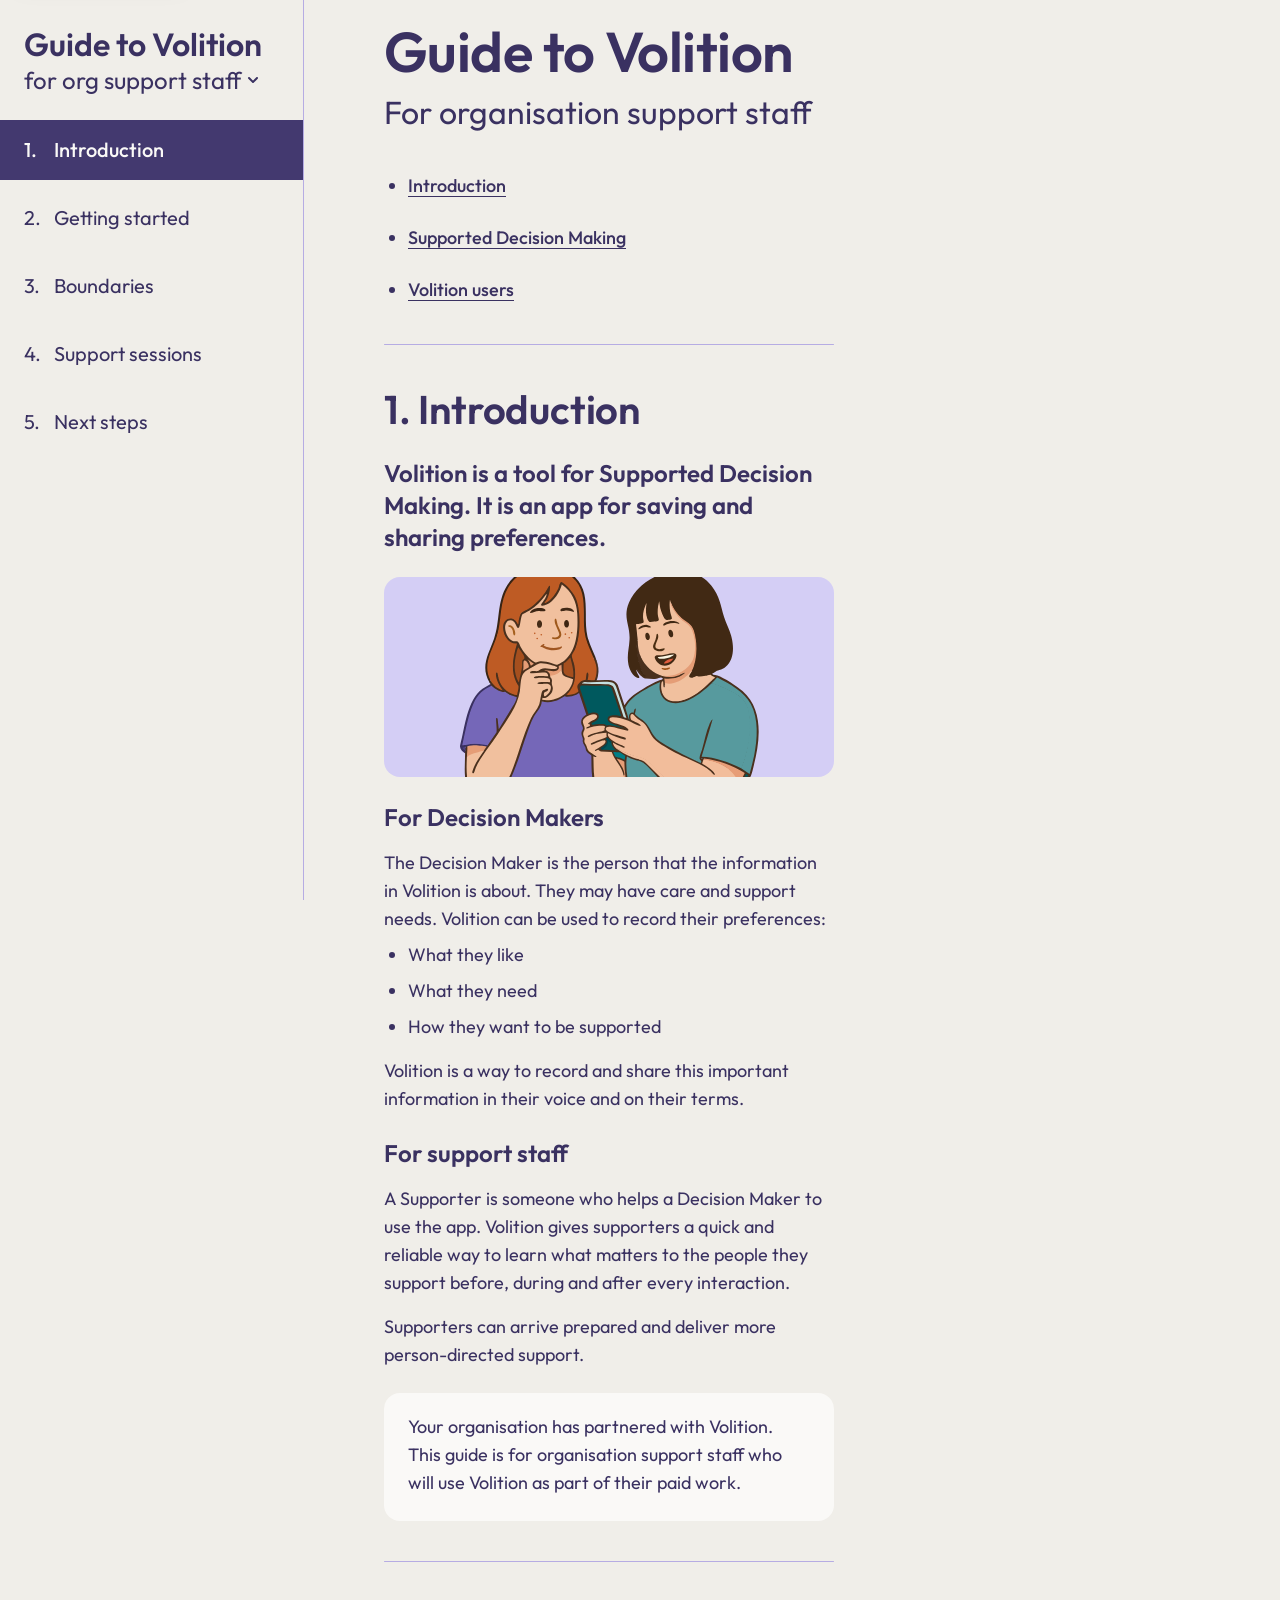
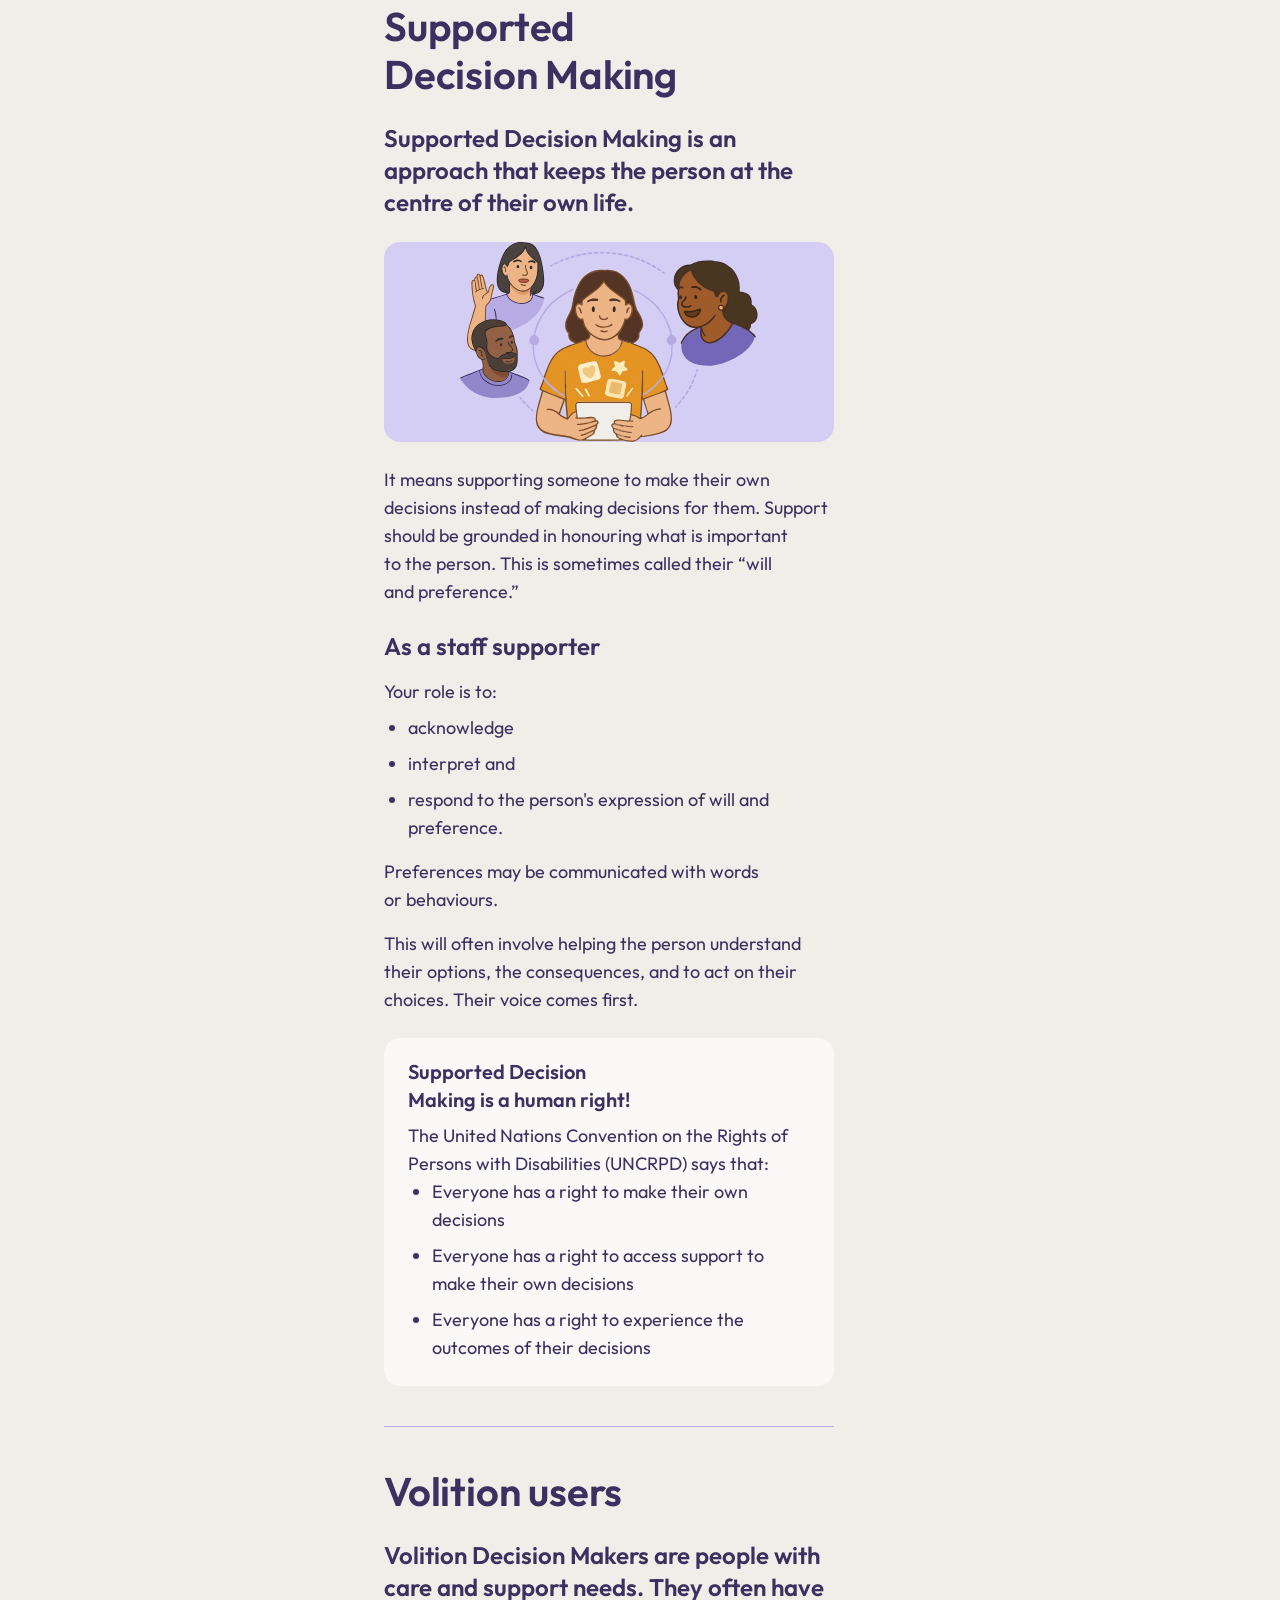
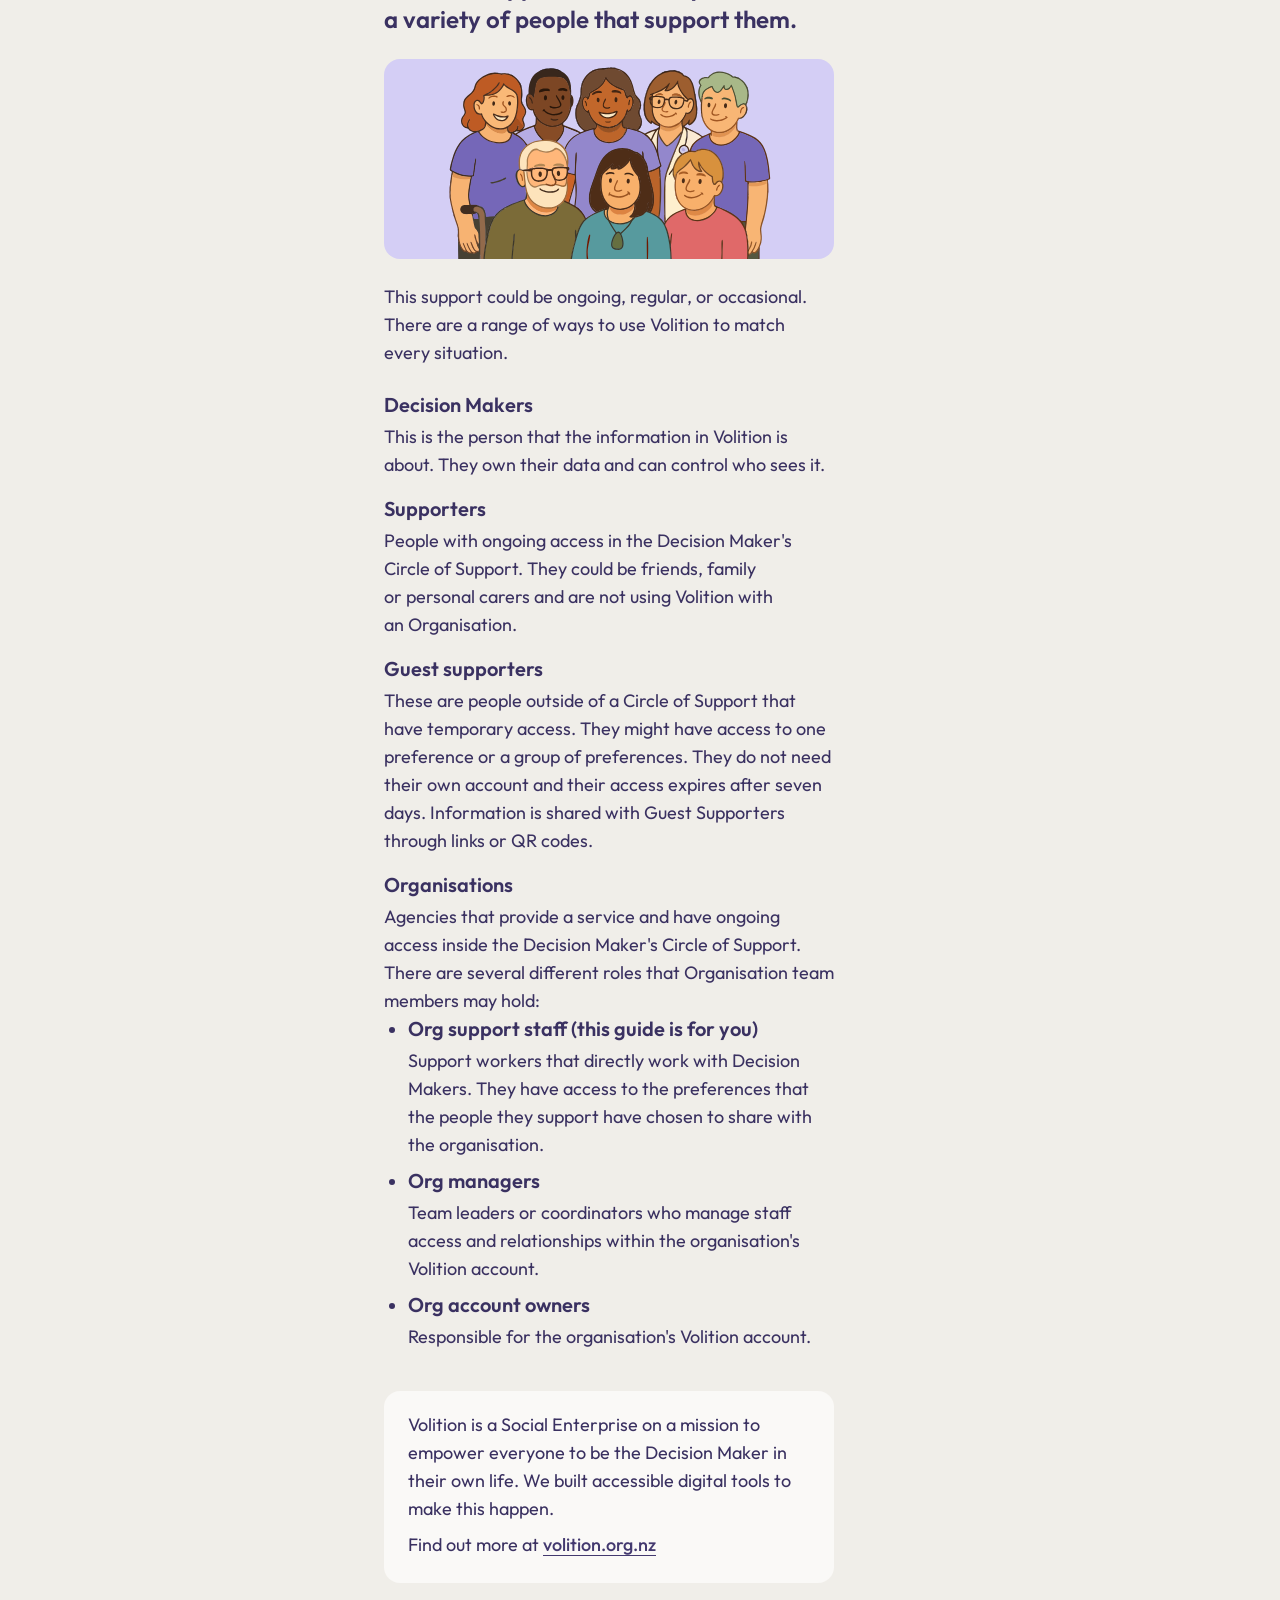
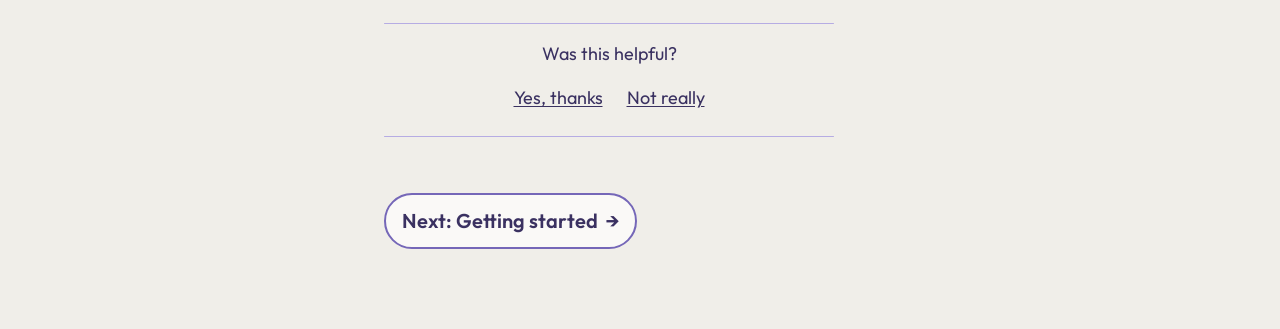
==== commit 2171d094: "Copy edits: remove comma after interpret, fix step 5 phrasing, View Only → Viewer" ====
--- a/index.html
+++ b/index.html
@@ -428,6 +428,7 @@
       display: grid;
       grid-template-columns: repeat(auto-fill, minmax(220px, 1fr));
       gap: var(--space-5);
+      margin-top: var(--space-4);
       margin-bottom: var(--space-4);
     }
 
@@ -503,12 +504,17 @@
       transform: rotate(180deg);
     }
 
+    details[open] .faq-question {
+      padding-bottom: var(--space-2);
+      font-weight: var(--font-weight-medium);
+    }
+
     .faq-answer {
       padding: 0 var(--space-5) var(--space-5);
       font-size: var(--fs-base);
       color: var(--text-dark);
       line-height: var(--lh-base);
-      padding-top: var(--space-3);
+      padding-top: var(--space-2);
     }
 
     /* Search highlight */
@@ -1241,7 +1247,7 @@
                 <p>Your role is to:</p>
                   <ul class="guide-list">  
                     <li>acknowledge</li>
-                    <li>interpret, and</li>
+                    <li>interpret and</li>
                     <li>respond to the person's expression of will and preference.</li>
                   </ul>
                 <p>Preferences may be communicated with words or behaviours.</p>
@@ -1451,7 +1457,7 @@
                   <p class="step-title">Complete your check-in</p>
                   <span class="icon" aria-hidden="true" style="-webkit-mask-image: url(volition-design-system/assets/icons/nav-menu-fill.svg); mask-image: url(volition-design-system/assets/icons/nav-menu-fill.svg);"></span>
                 </div>
-                <p class="step-body">Since this is your first time using Volition, we want to ask you some questions to understand your current experience. Go to the Menu on the bottom right, and choose 'Supporter check-in' to answer 3 quick questions.</p>
+                <p class="step-body">When you start using Volition, we want to ask you some questions to understand your current experience. Go to the Menu on the bottom right, and choose 'Supporter check-in' to answer 3 quick questions.</p>
                 <p class="step-body">We will ask you these questions again later to see how your experience changes over time.</p>
                 <div class="screen-shot">
                   <img src="ui_kits/guide-assets/statement.png" alt="Supporter check-in statement screen on iPhone" width="479" height="995">
@@ -1471,7 +1477,7 @@
             <h2 class="sub-section-heading" id="heading-get-connected">Get connected</h2>
             <p class="page-intro-callout__quote">Before you can see someone's preferences in Volition, you need to be connected to their Circle of Support.</p>
             <div>
-              <p>Your organisation will make connections for you. They can assign you to have "View Only" access. If you want more permissions, the organisation can ask the Decision Maker for this on your behalf.</p>
+              <p>Your organisation will make connections for you. They can assign you to have "Viewer" access. If you want more permissions, the organisation can ask the Decision Maker for this on your behalf.</p>
               <p><button type="button" class="role-entry__link" data-goto-page="boundaries"><span class="role-entry__link__text">Learn more about permissions</span><span class="icon" aria-hidden="true" style="-webkit-mask-image: url(volition-design-system/assets/icons/arrow-right.svg); mask-image: url(volition-design-system/assets/icons/arrow-right.svg);"></span></button></p>
               <p>Decision Makers can also invite you directly — they can share a link or QR code from their app. Once you click it or scan it, you are in their circle. They can choose what permission level they want you to have.</p>
               <p>If you connect with a Decision Maker that has not yet set up their account, they will not have preferences to view. You can support them to get started. See the Decision Maker Guide for steps on how to do this.</p>
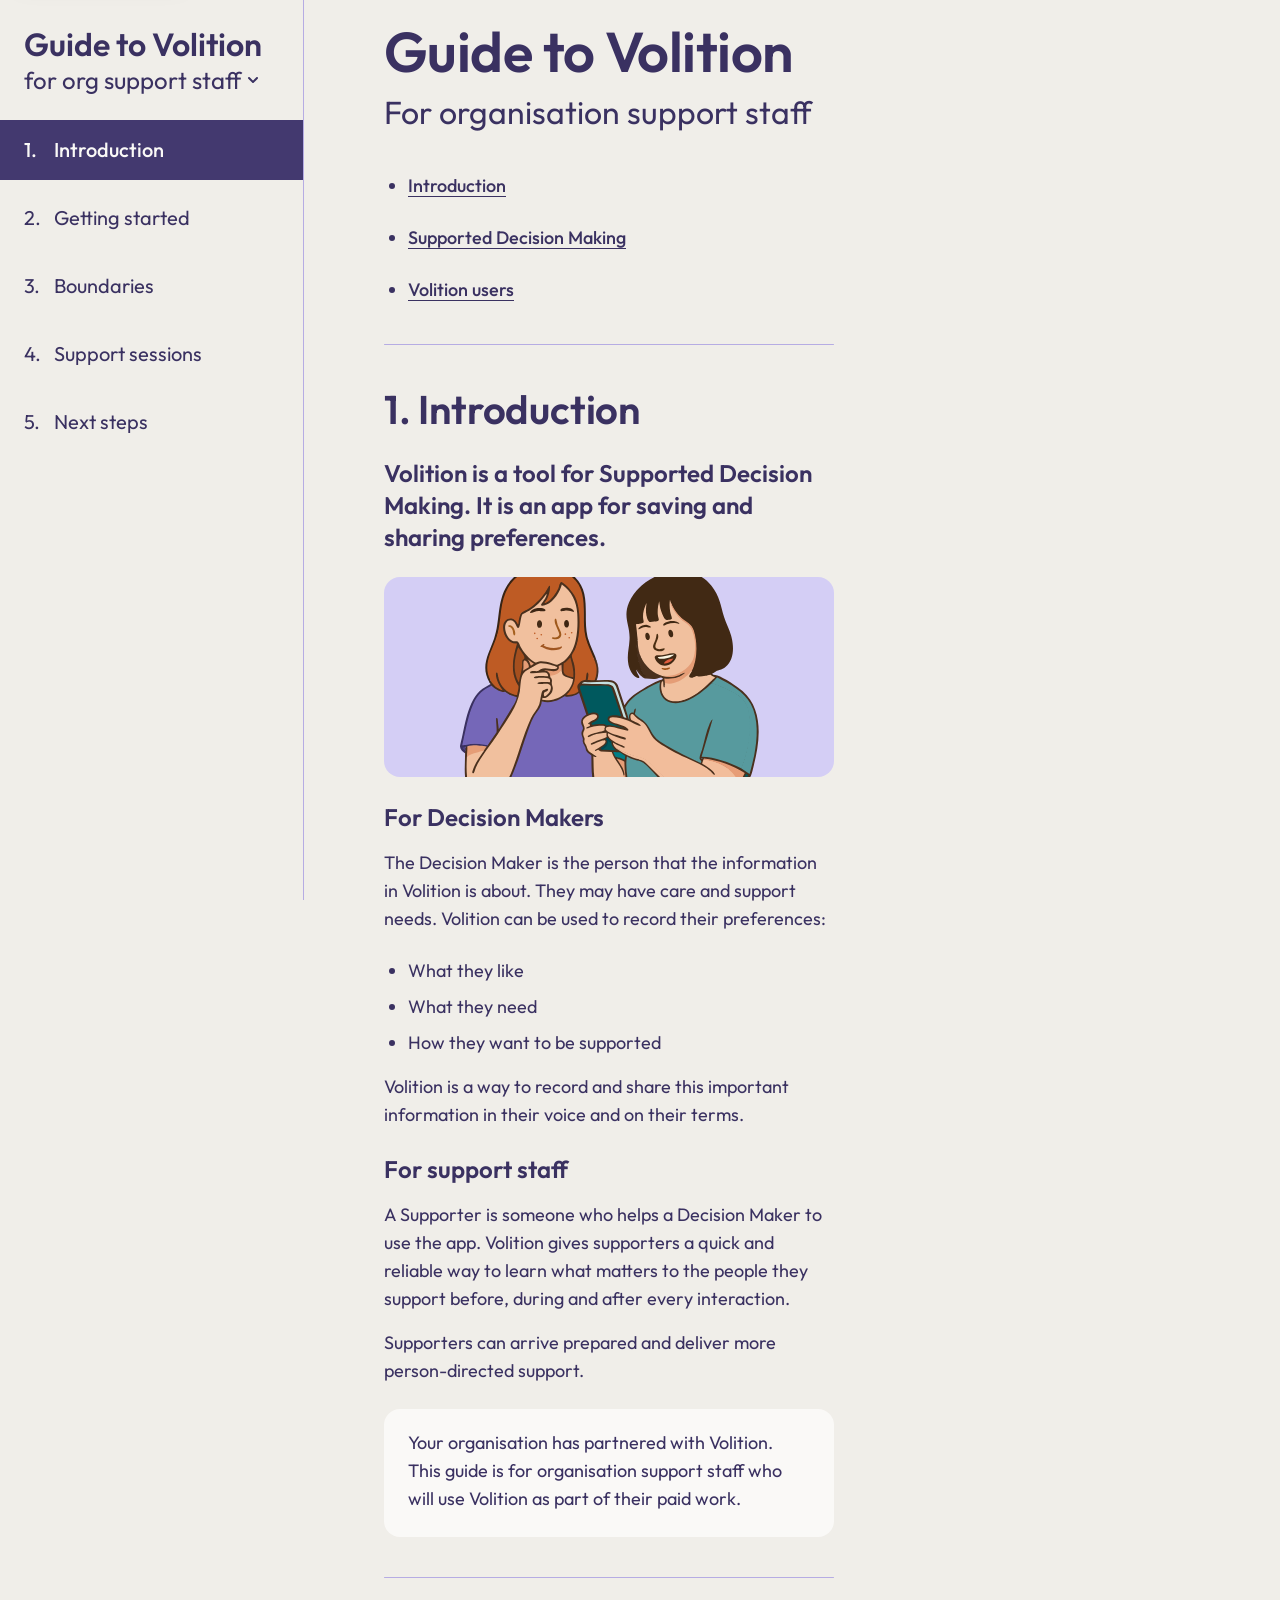
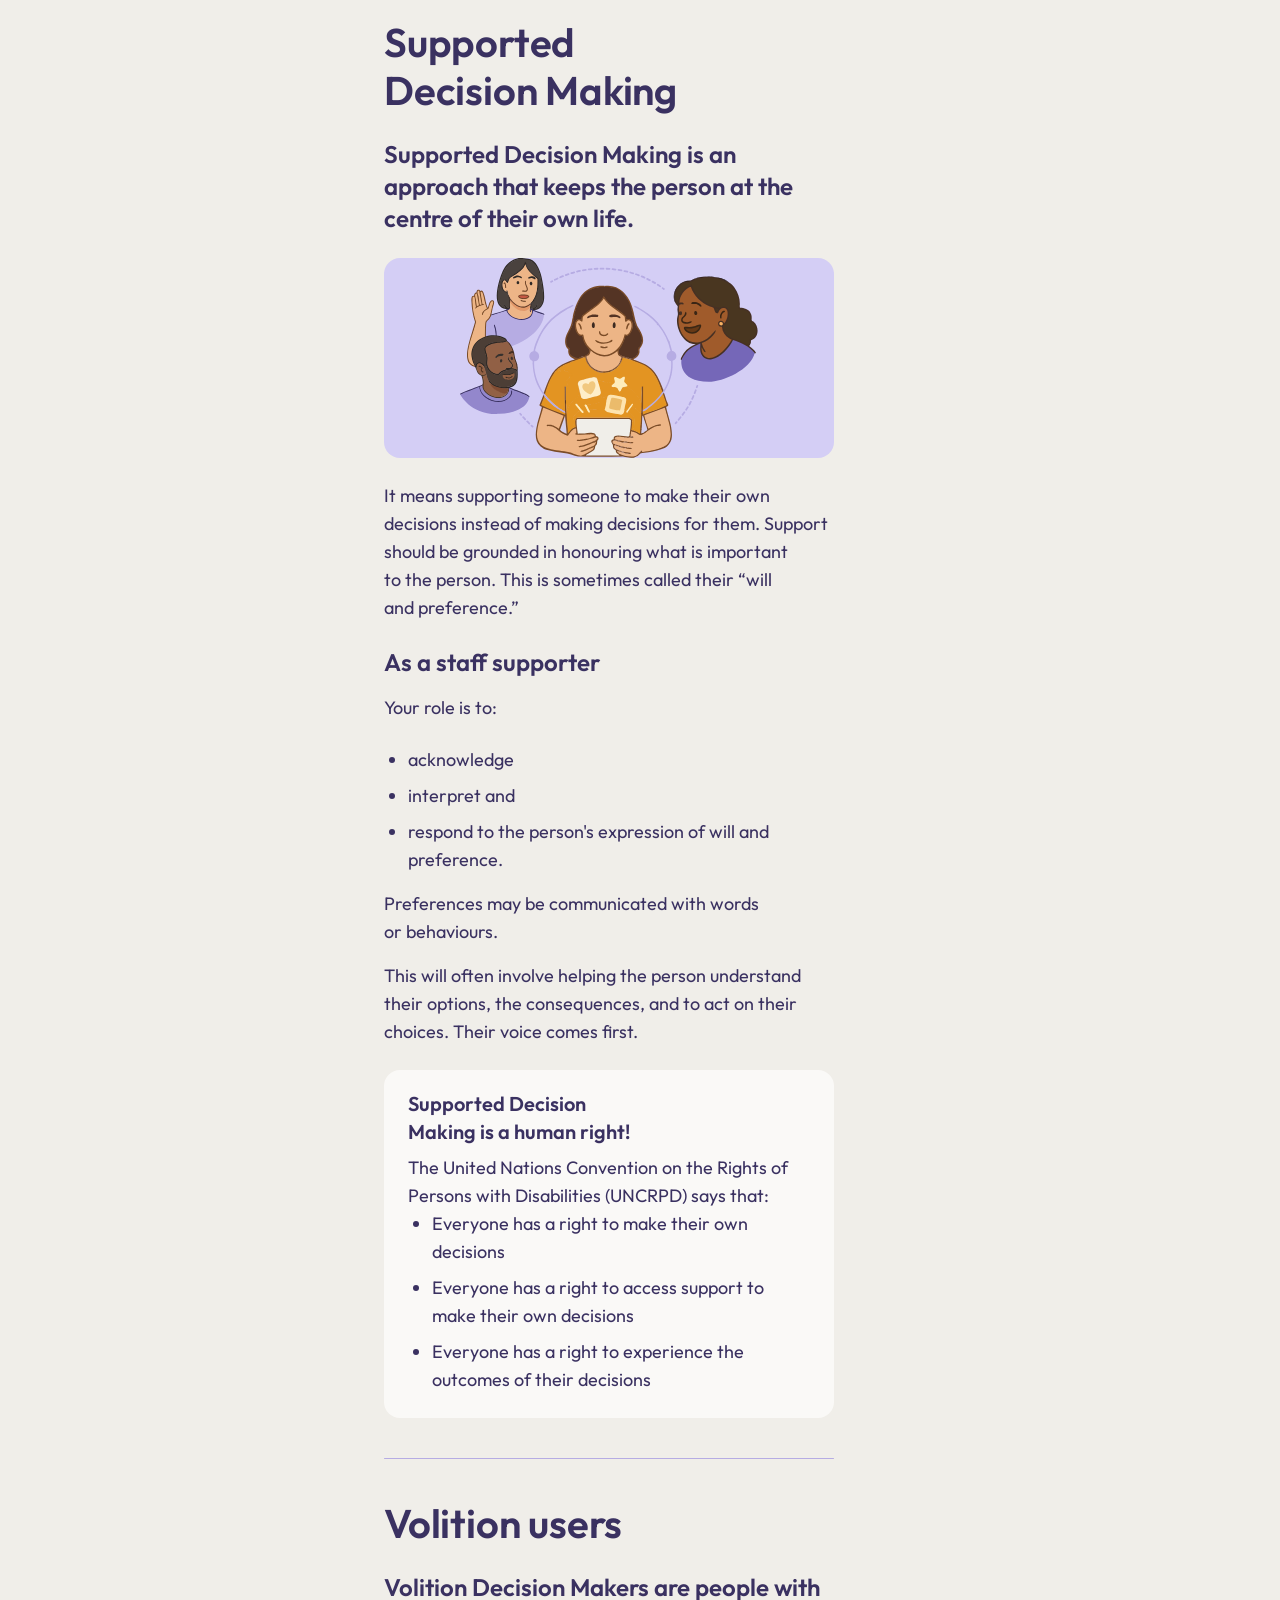
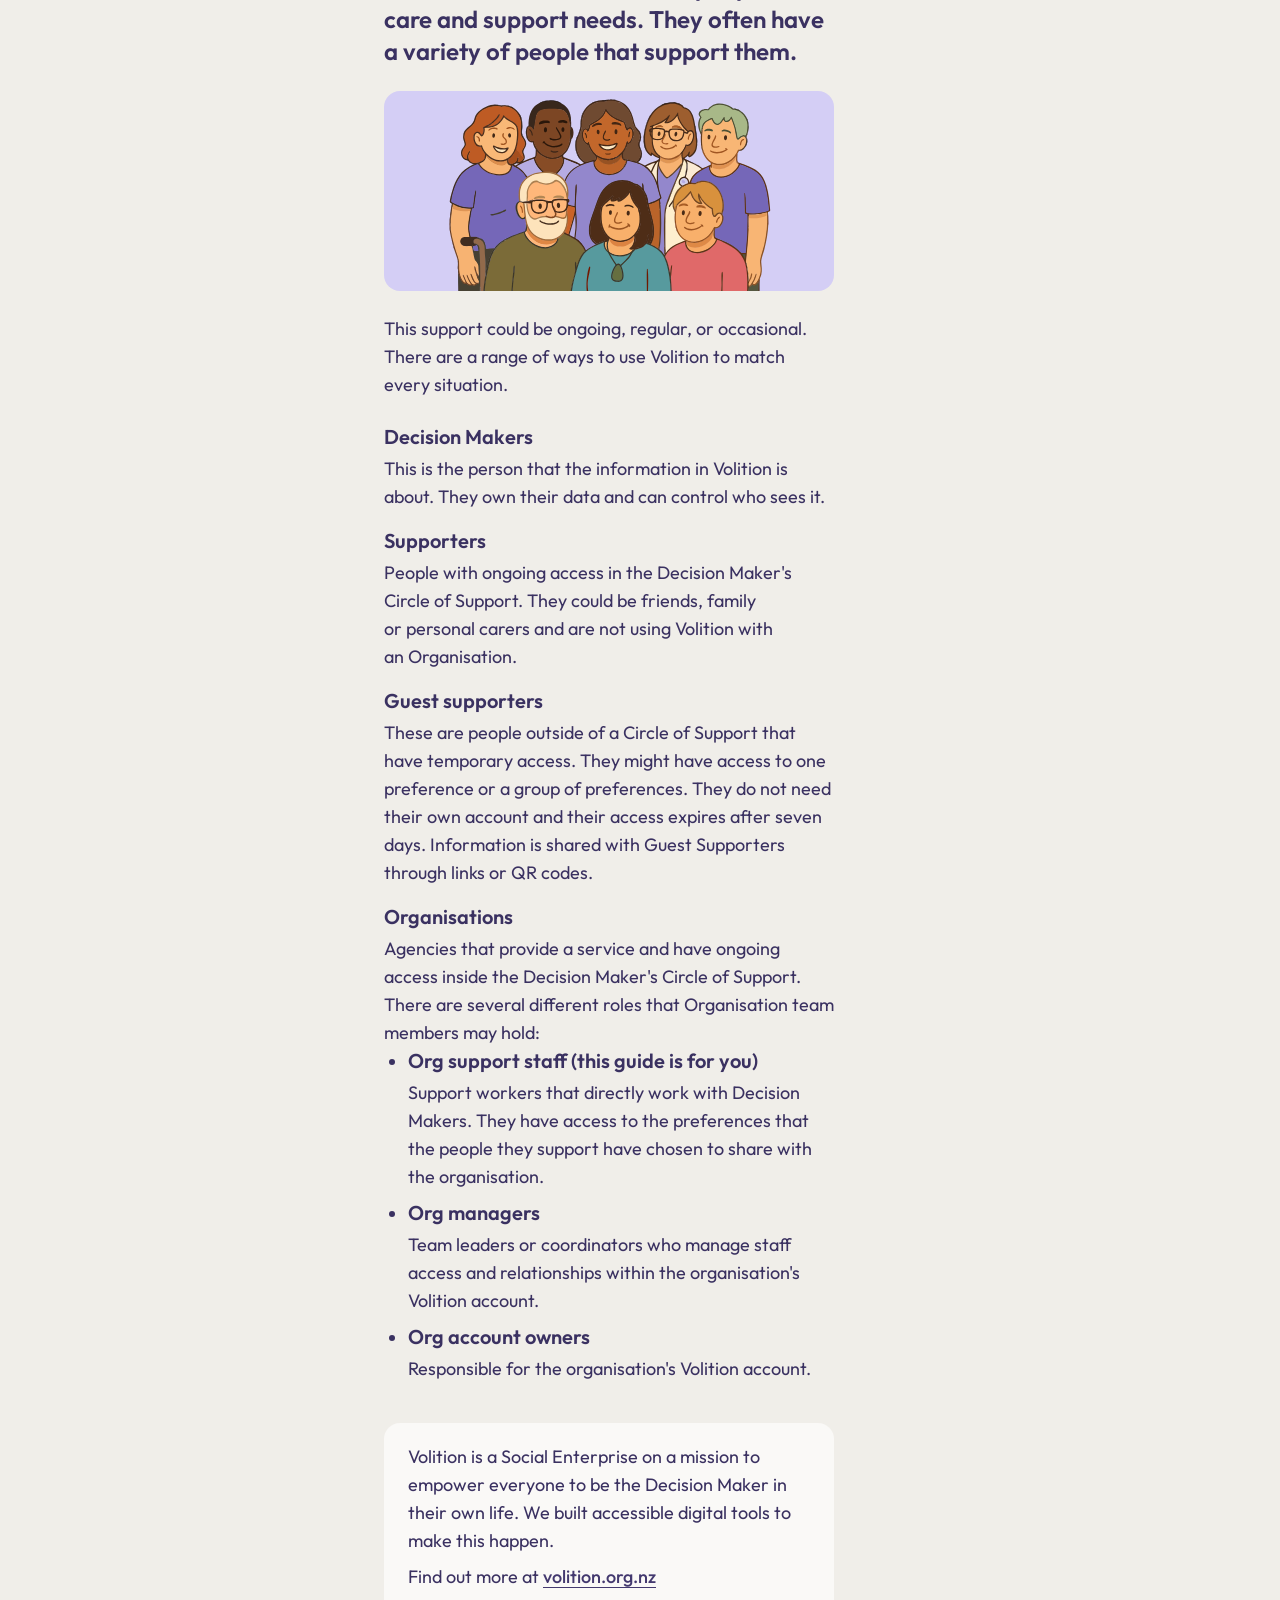
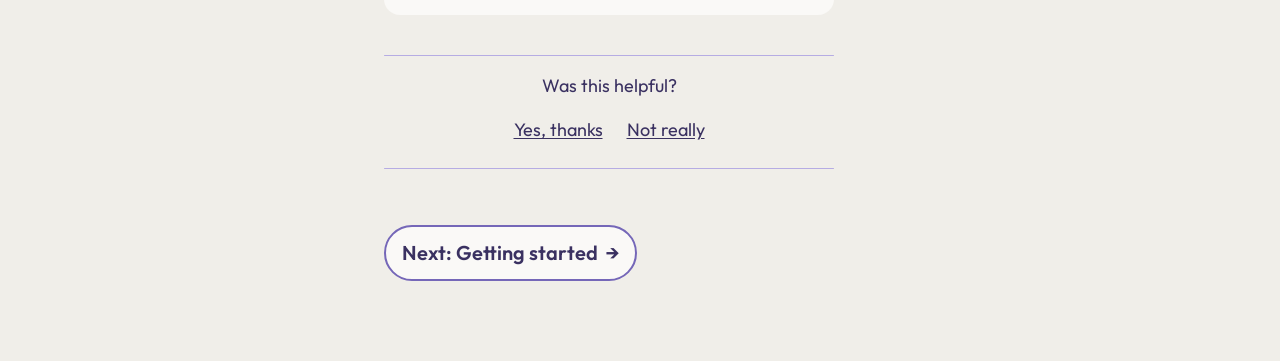
==== commit 3f9a0d47: "Fix missing spacing between intro paragraphs and lists (guide-list--top-space)" ====
--- a/index.html
+++ b/index.html
@@ -1207,7 +1207,7 @@
               <div class="sub-section">
                 <h3>For Decision Makers</h3>
                 <p>The Decision Maker is the person that the information in Volition is about. They may have care and support needs. Volition can be used to record their preferences:</p>
-                  <ul class="guide-list">  
+                  <ul class="guide-list guide-list--top-space">
                     <li>What they like</li>
                     <li>What they need</li>
                     <li>How they want to be supported</li>
@@ -1245,7 +1245,7 @@
               <div class="sub-section">
                 <h3>As a staff supporter</h3>
                 <p>Your role is to:</p>
-                  <ul class="guide-list">  
+                  <ul class="guide-list guide-list--top-space">
                     <li>acknowledge</li>
                     <li>interpret and</li>
                     <li>respond to the person's expression of will and preference.</li>
@@ -1632,7 +1632,7 @@
             <div class="highlight-box">
               <p>What you see, and what you do, are separate permissions, so different combinations are possible to help you provide the right support.</p>
               <p>For example, you could get:</p>
-              <ul class="guide-list">
+              <ul class="guide-list guide-list--top-space">
                 <li>General editor access</li>
                 <li>All records contributor access</li>
               </ul>
@@ -1826,7 +1826,7 @@
                 <p>As a Contributor you can add your own insights and observations to the Decision Maker's Volition.</p>
                 <p>When viewing the preference you want to contribute to, select '<strong>Options</strong>' and then:</p>
               </div>
-              <ul class="guide-list">
+              <ul class="guide-list guide-list--top-space">
                 <li><strong>Add a note</strong></li>
                 <li><strong>Find a photo</strong> (using stock photos from Unsplash)</li>
                 <li><strong>Use camera</strong> (if on mobile) to take photos or video</li>
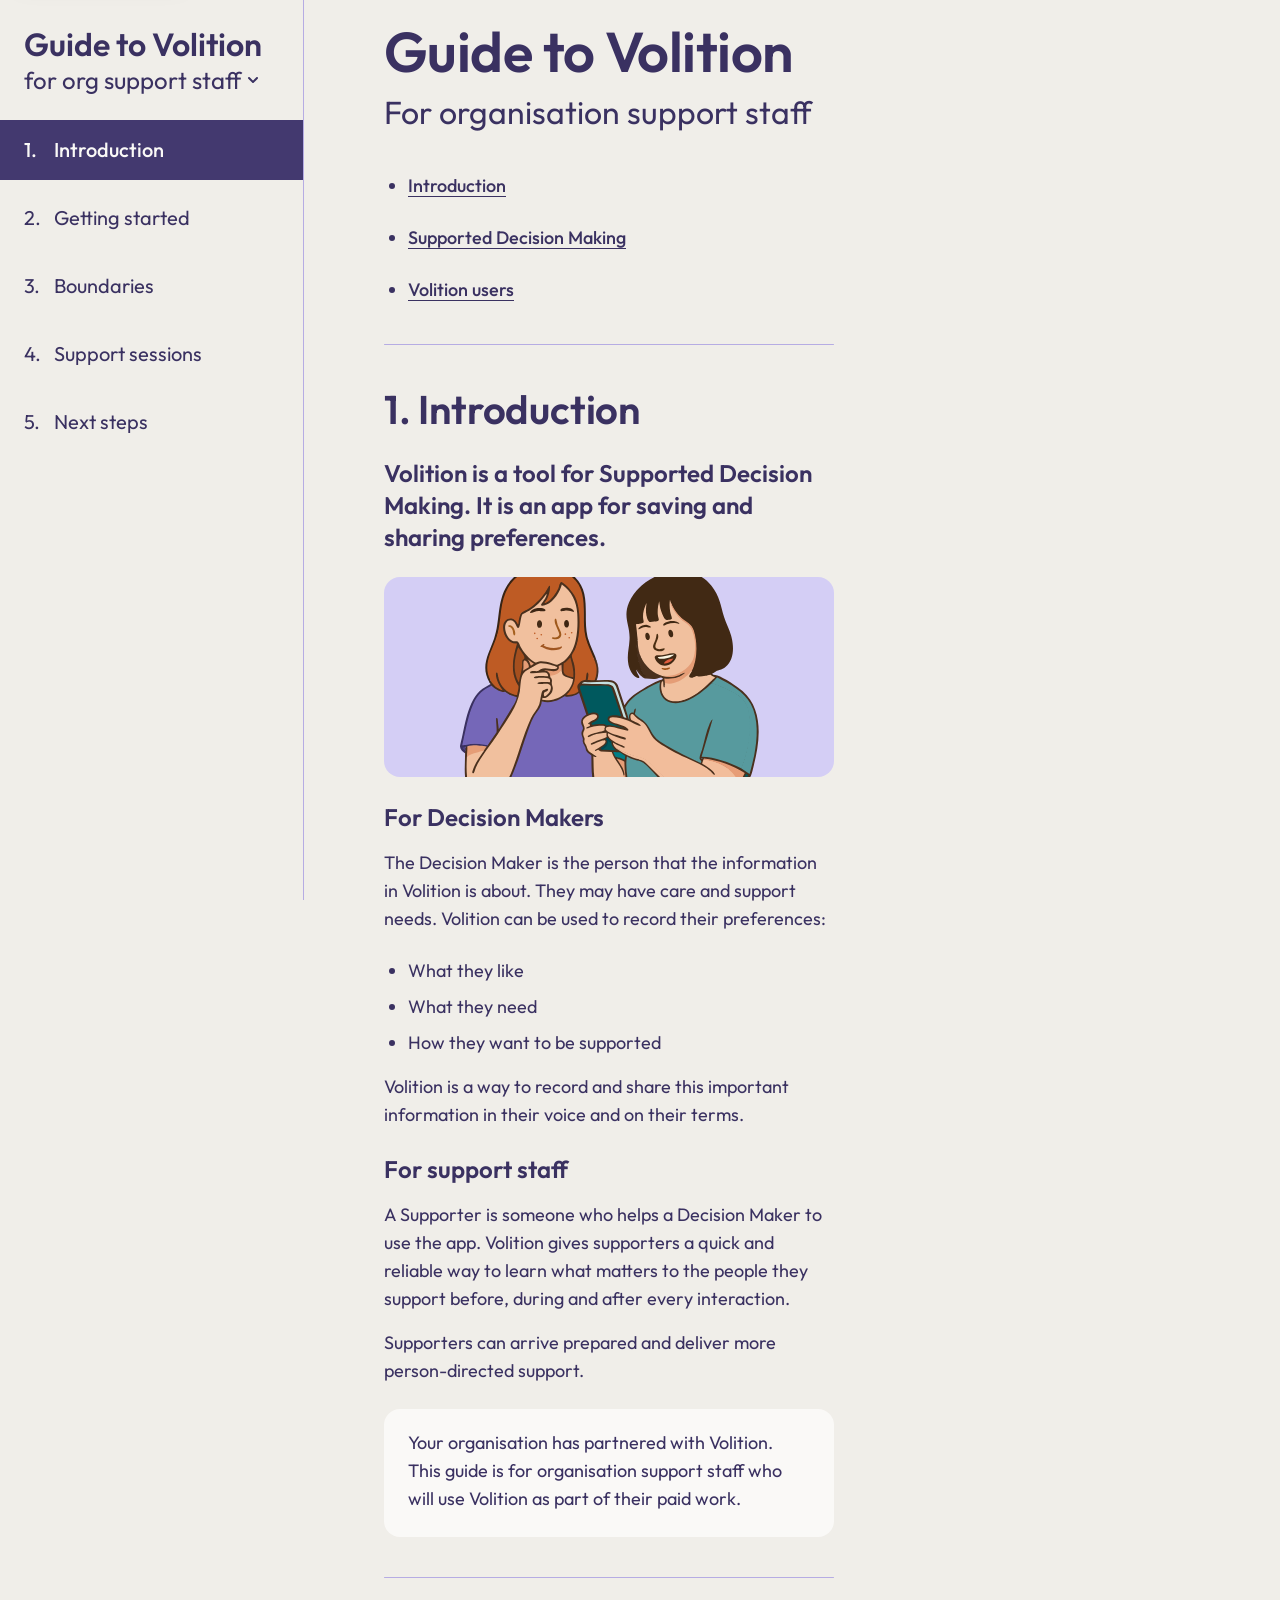
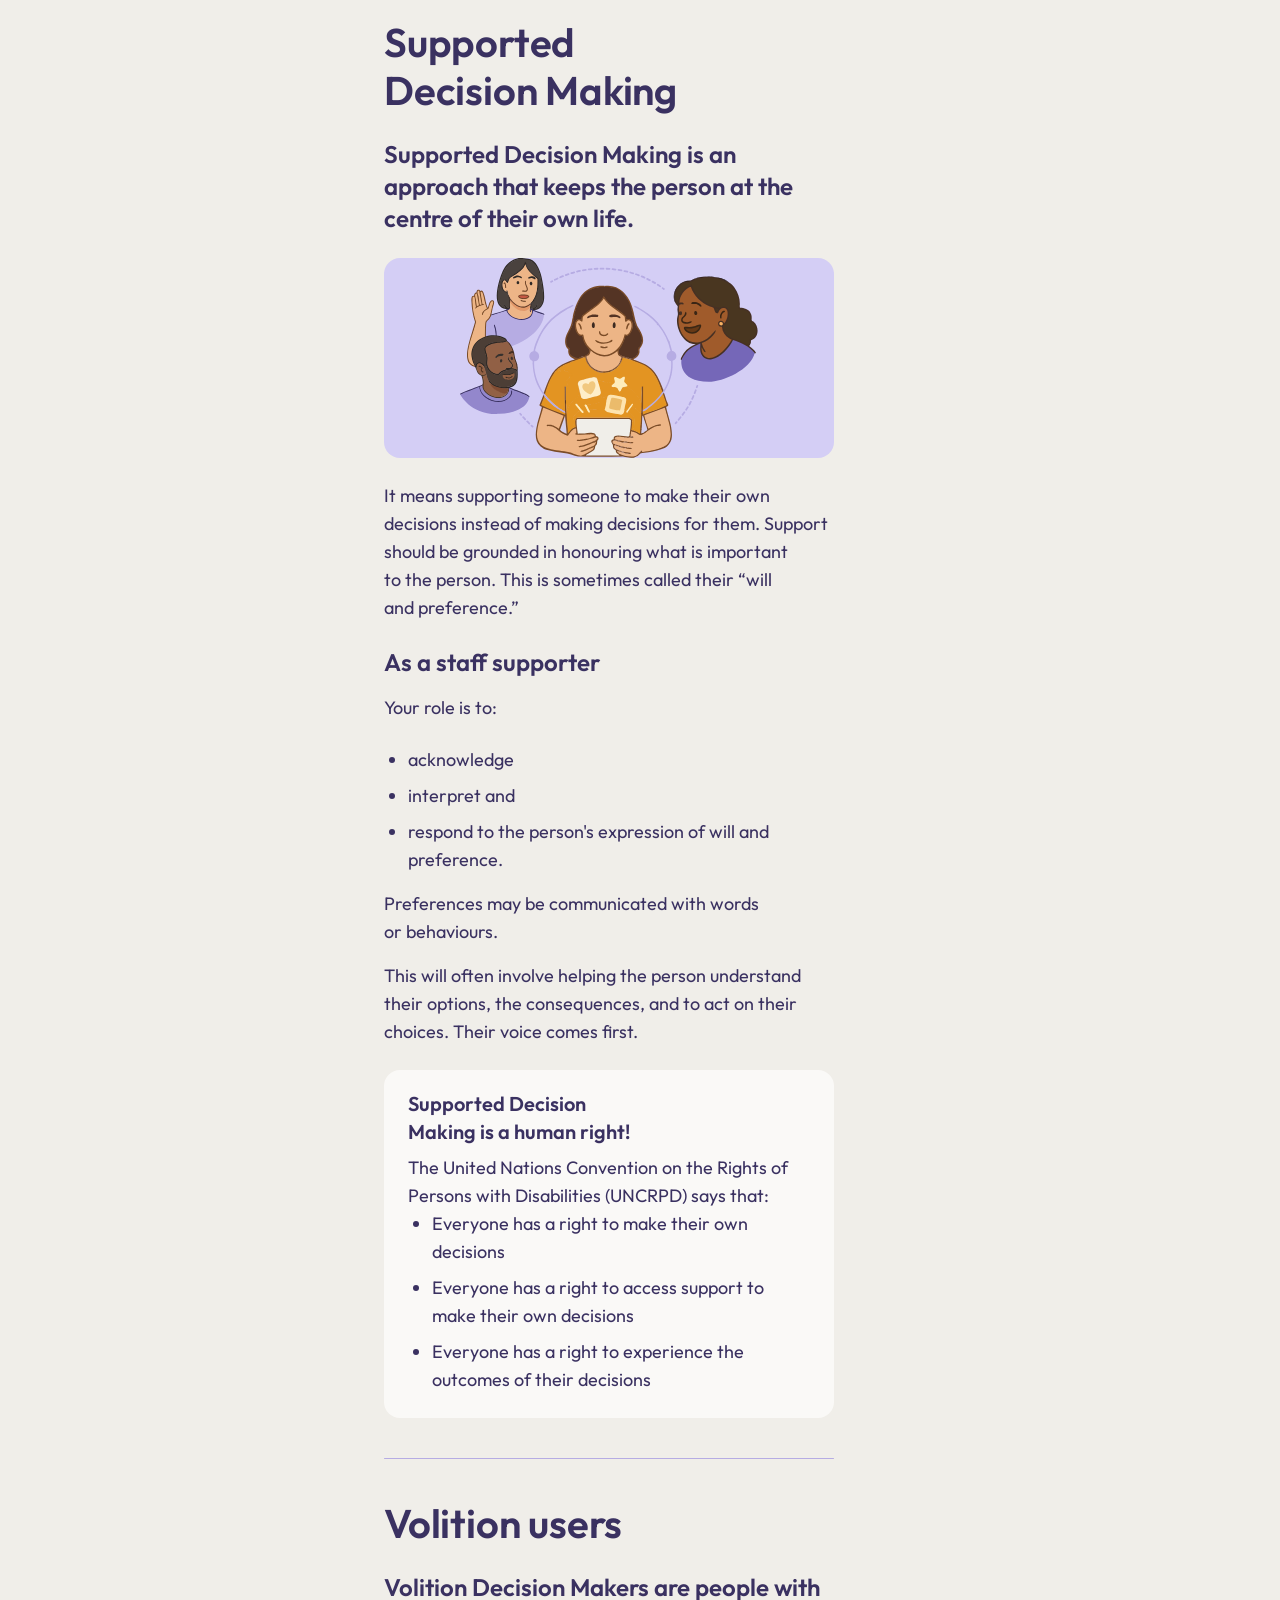
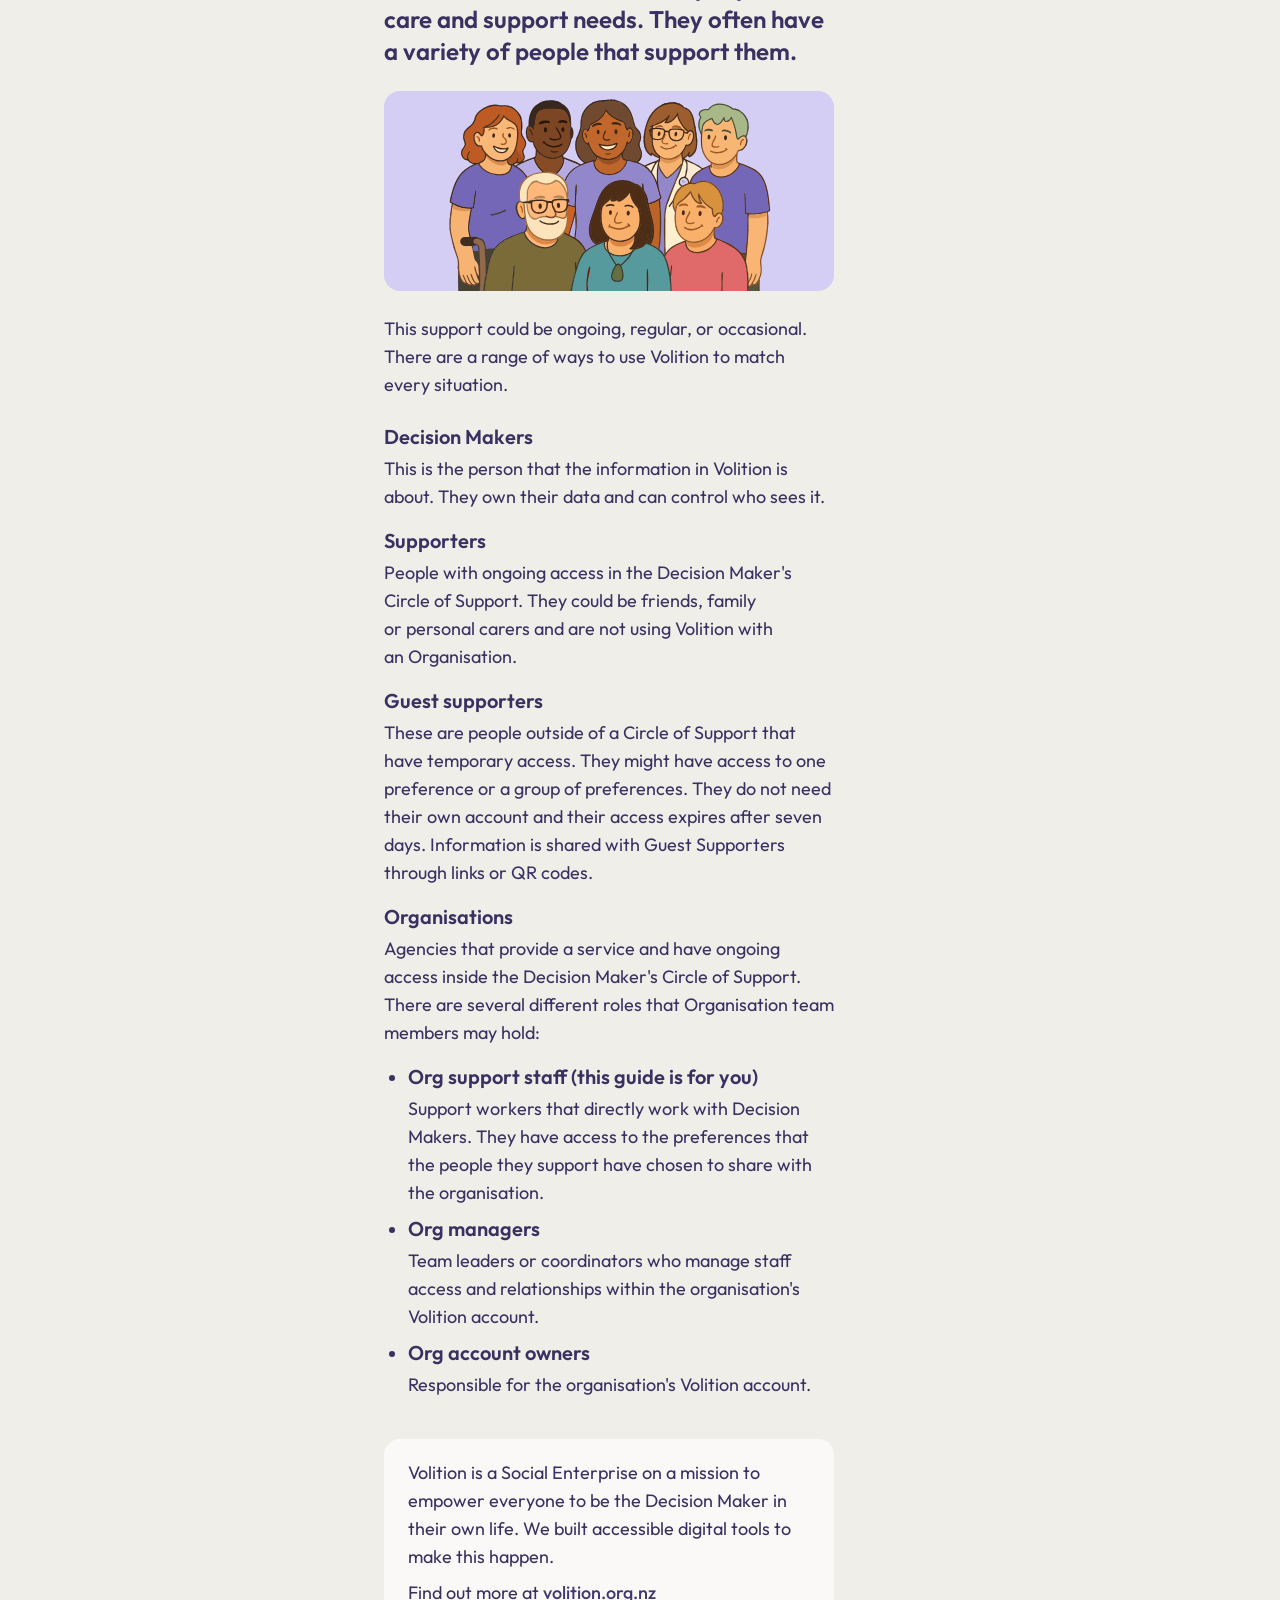
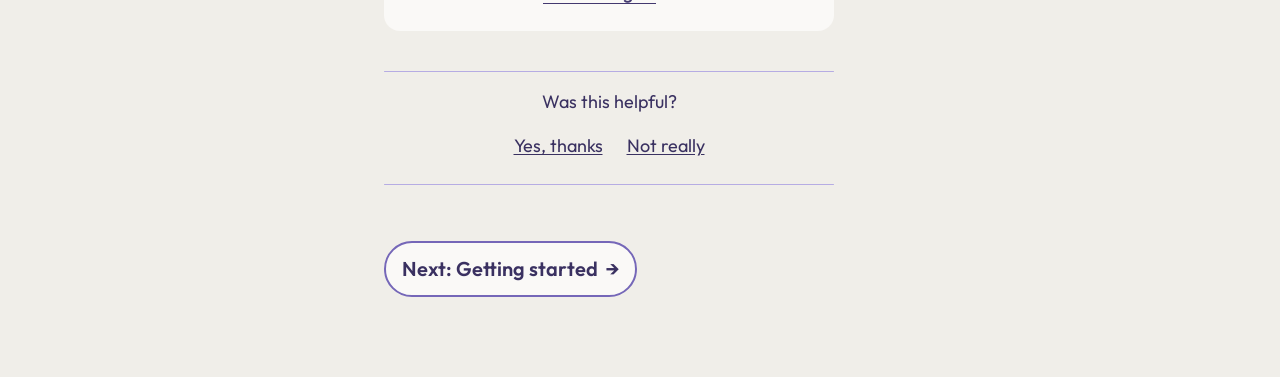
==== commit 640927e6: "Fix missing spacing above Organisations role list on page 1" ====
--- a/index.html
+++ b/index.html
@@ -1293,8 +1293,8 @@
               <div class="role-entry">
                 <h3 class="role-entry__label">Organisations</h3>
                 <p>Agencies that provide a service and have ongoing access inside the Decision Maker's Circle of Support. There are several different roles that Organisation team members may hold:</p>
-                
-                <ul class="guide-list">
+
+                <ul class="guide-list guide-list--top-space">
                   
                   <li>
                     <h4 class="role-entry__label">Org support staff (this guide is for you)</h4>
